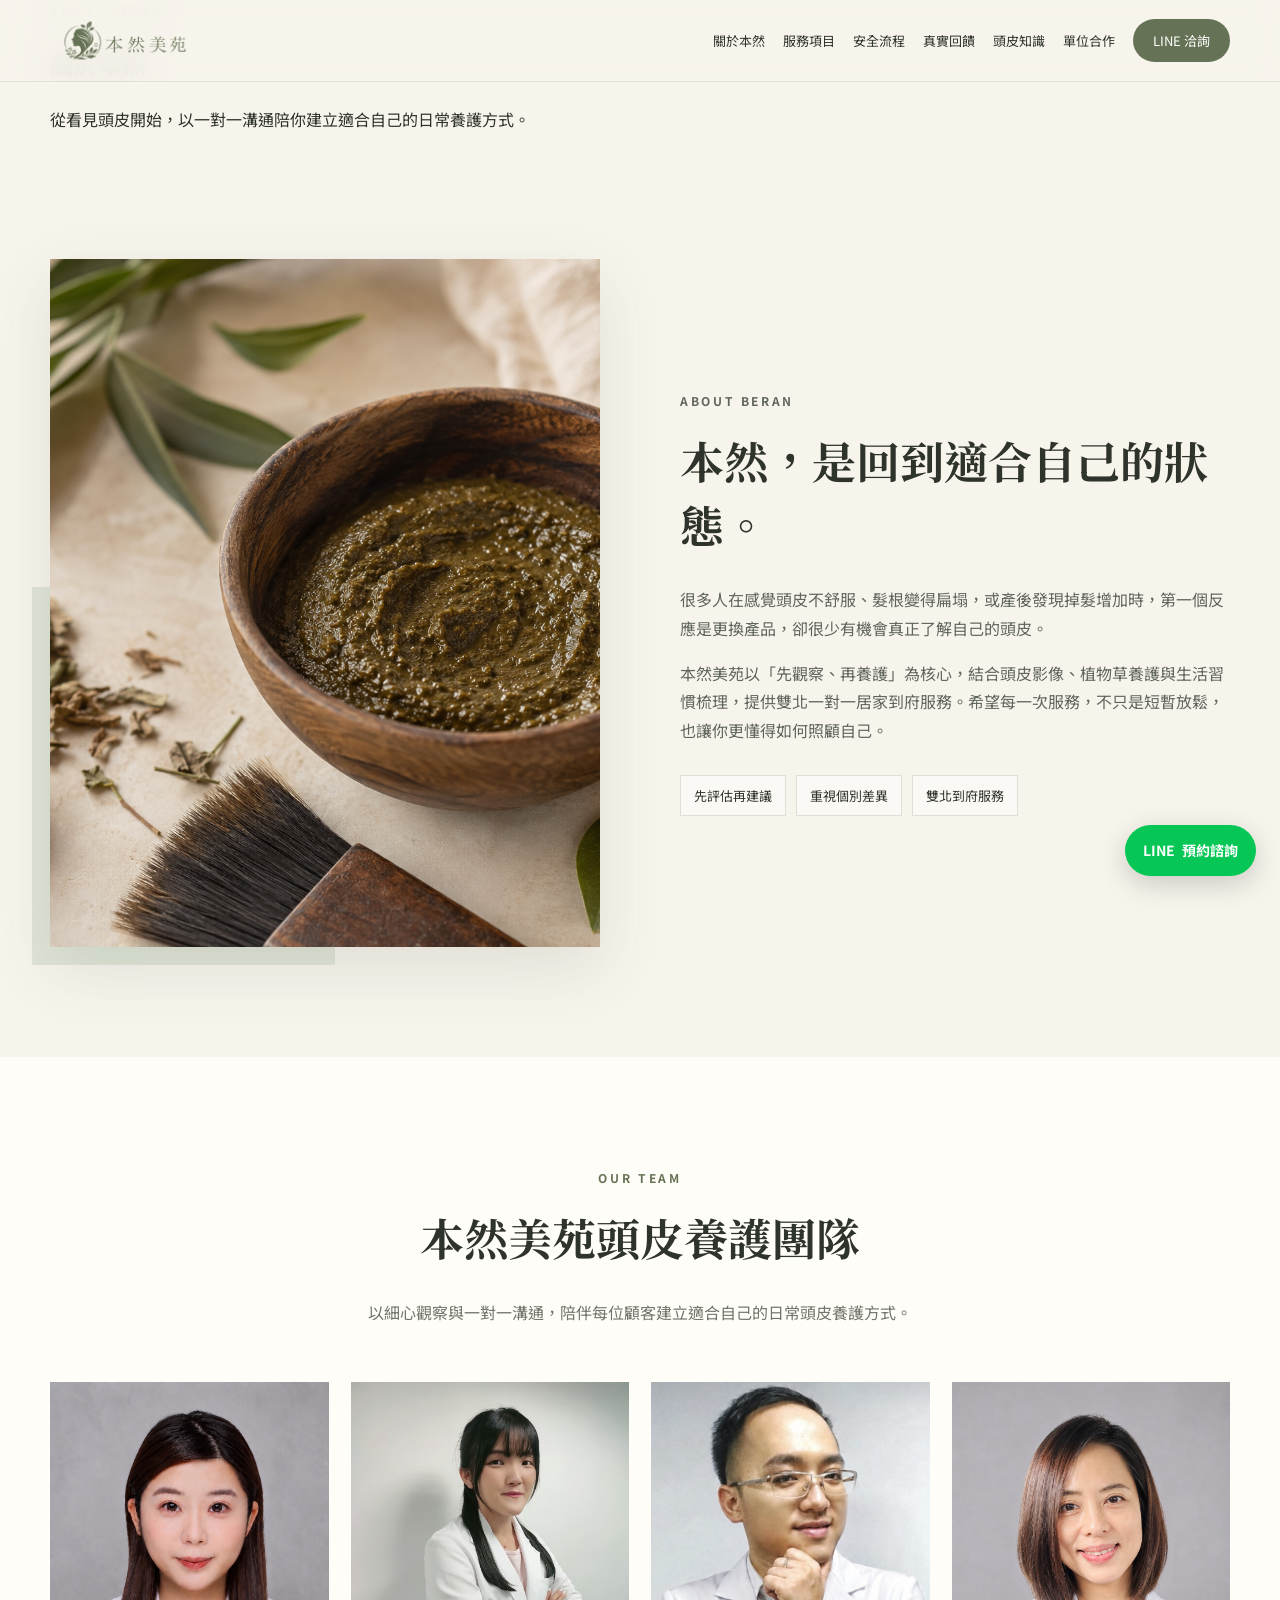
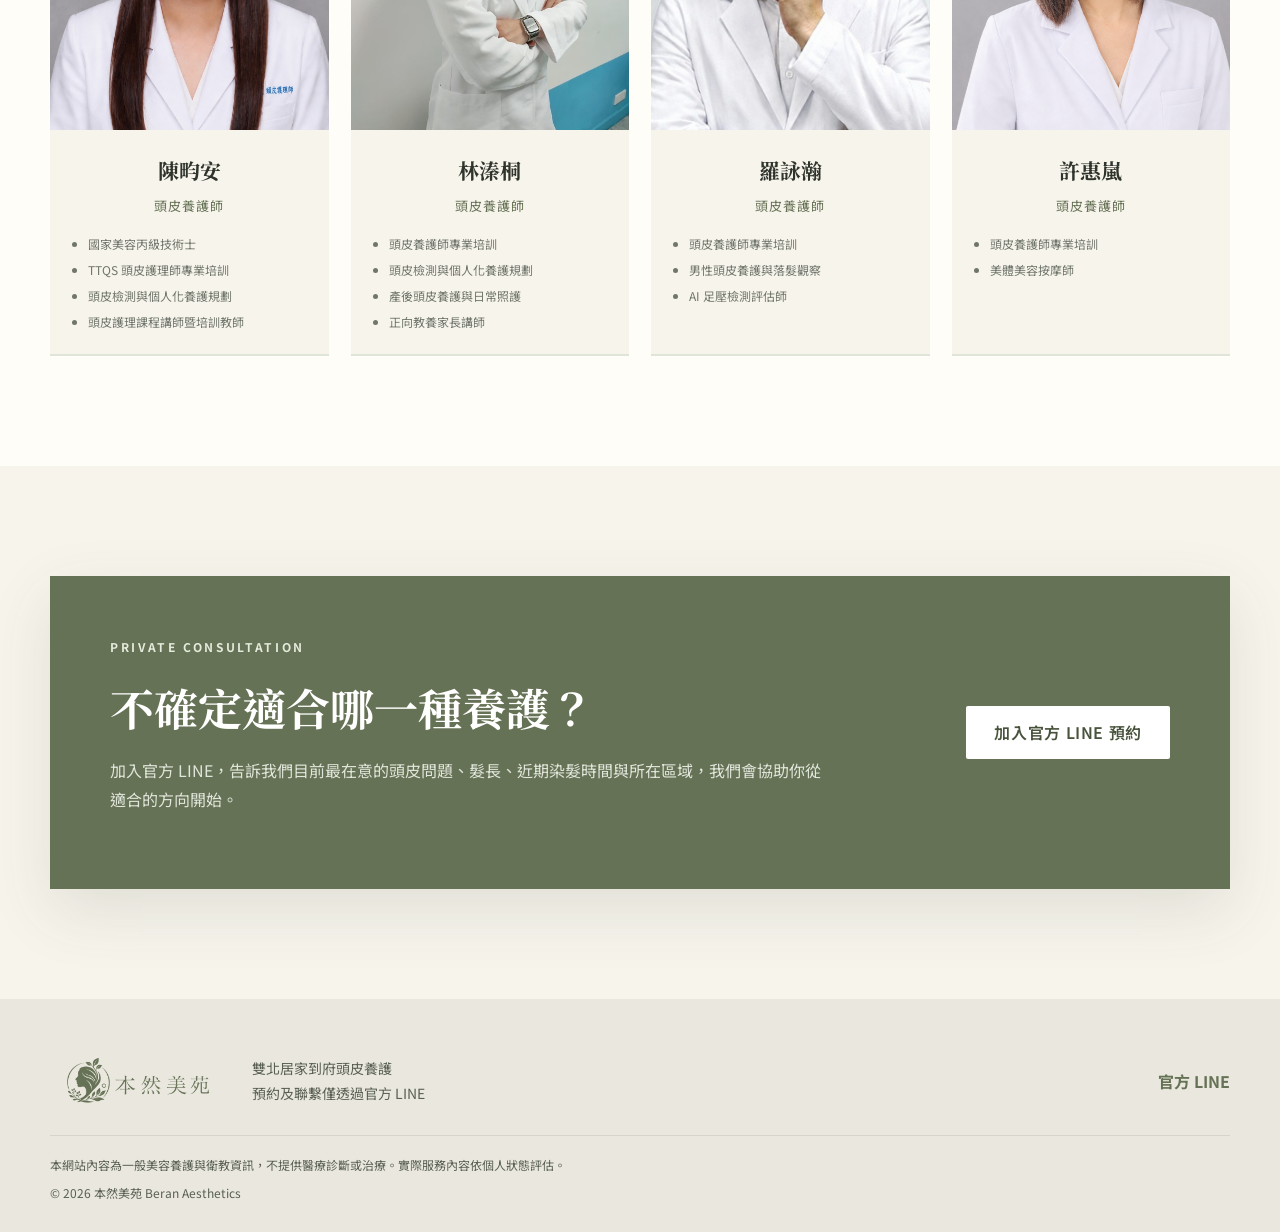
==== about.html @ 991df04c "建立關於本然分頁" ====
<!doctype html>
<html lang="zh-Hant">
<head>
  <meta charset="utf-8">
  <meta name="viewport" content="width=device-width, initial-scale=1">
  <meta name="description" content="認識本然美苑品牌理念與頭皮養護團隊。">
  <meta name="theme-color" content="#667255">
  <meta property="og:title" content="關於本然｜本然美苑">
  <meta property="og:description" content="認識本然美苑品牌理念與頭皮養護團隊。">
  <meta property="og:type" content="website">
  <meta property="og:image" content="assets/images/hero-scalp-care.png">
  <title>關於本然｜本然美苑</title>
  <link rel="preconnect" href="https://fonts.googleapis.com">
  <link rel="preconnect" href="https://fonts.gstatic.com" crossorigin>
  <link href="https://fonts.googleapis.com/css2?family=Noto+Sans+TC:wght@400;500;600;700&family=Noto+Serif+TC:wght@600;700&display=swap" rel="stylesheet">
  <link rel="stylesheet" href="style.css?v=5">
</head>
<body>
  <a class="skip-link" href="#main">跳至主要內容</a>
  <header class="site-header" id="top">
    <div class="container nav-wrap">
      <a class="brand" href="index.html" aria-label="本然美苑首頁"><img src="assets/images/logo.png" alt="本然美苑 Beran Aesthetics"></a>
      <button class="menu-toggle" type="button" aria-expanded="false" aria-controls="site-nav">選單</button>
      <nav id="site-nav" aria-label="主要導覽">
        <a href="about.html" aria-current="page">關於本然</a>
        <a href="services.html">服務項目</a>
        <a href="safety.html">安全流程</a>
        <a href="stories.html">真實回饋</a>
        <a href="knowledge.html">頭皮知識</a>
        <a href="partners.html">單位合作</a>
        <a class="nav-cta" href="https://lin.ee/O4V5L1I" target="_blank" rel="noopener">LINE 洽詢</a>
      </nav>
    </div>
  </header>
  <main id="main" class="page-main">
    <section class="page-hero">
      <div class="container reveal">
        <p class="eyebrow">ABOUT BERAN</p>
        <h1>關於本然</h1>
        <p>從看見頭皮開始，以一對一溝通陪你建立適合自己的日常養護方式。</p>
      </div>
    </section>
    <section class="about section" id="about">
      <div class="container split-grid">
        <div class="about-image reveal">
          <img src="assets/images/plant-care.png" alt="植物草養護素材與工具" loading="lazy">
        </div>
        <div class="about-copy reveal">
          <p class="eyebrow">ABOUT BERAN</p>
          <h2>本然，是回到適合自己的狀態。</h2>
          <p>很多人在感覺頭皮不舒服、髮根變得扁塌，或產後發現掉髮增加時，第一個反應是更換產品，卻很少有機會真正了解自己的頭皮。</p>
          <p>本然美苑以「先觀察、再養護」為核心，結合頭皮影像、植物草養護與生活習慣梳理，提供雙北一對一居家到府服務。希望每一次服務，不只是短暫放鬆，也讓你更懂得如何照顧自己。</p>
          <div class="feature-row">
            <span>先評估再建議</span><span>重視個別差異</span><span>雙北到府服務</span>
          </div>
        </div>
      </div>
    </section>
    <section class="team section" id="team">
      <div class="container">
        <div class="section-heading reveal">
          <p class="eyebrow">OUR TEAM</p>
          <h2>本然美苑頭皮養護團隊</h2>
          <p>以細心觀察與一對一溝通，陪伴每位顧客建立適合自己的日常頭皮養護方式。</p>
        </div>
        <div class="team-grid">
          <article class="team-card reveal">
            <img src="assets/images/5ec5c58a-4779-4f42-92cb-68b462a2c027.png" alt="頭皮養護師陳畇安" loading="lazy">
            <div>
              <h3>陳畇安</h3>
              <p>頭皮養護師</p>
              <ul class="team-credentials">
                <li>國家美容丙級技術士</li>
                <li>TTQS 頭皮護理師專業培訓</li>
                <li>頭皮檢測與個人化養護規劃</li>
                <li>頭皮護理課程講師暨培訓教師</li>
              </ul>
            </div>
          </article>
          <article class="team-card reveal">
            <img src="assets/images/1999b2cc-567b-4667-b94a-e91c36687461.png" alt="頭皮養護師林溱桐" loading="lazy">
            <div>
              <h3>林溱桐</h3>
              <p>頭皮養護師</p>
              <ul class="team-credentials">
                <li>頭皮養護師專業培訓</li>
                <li>頭皮檢測與個人化養護規劃</li>
                <li>產後頭皮養護與日常照護</li>
                <li>正向教養家長講師</li>
              </ul>
            </div>
          </article>
          <article class="team-card reveal">
            <img src="assets/images/69e645e6-798c-40bf-8d1d-fea973c0fe71.png" alt="頭皮養護師羅詠瀚" loading="lazy">
            <div>
              <h3>羅詠瀚</h3>
              <p>頭皮養護師</p>
              <ul class="team-credentials">
                <li>頭皮養護師專業培訓</li>
                <li>男性頭皮養護與落髮觀察</li>
                <li>AI 足壓檢測評估師</li>
              </ul>
            </div>
          </article>
          <article class="team-card reveal">
            <img src="assets/images/c112589c-f50e-4a2e-952f-f912d0f614c1.png" alt="頭皮養護師許惠嵐" loading="lazy">
            <div>
              <h3>許惠嵐</h3>
              <p>頭皮養護師</p>
              <ul class="team-credentials">
                <li>頭皮養護師專業培訓</li>
                <li>美體美容按摩師</li>
              </ul>
            </div>
          </article>
        </div>
      </div>
    </section>
    <section class="booking section">
      <div class="container booking-card reveal">
        <div>
          <p class="eyebrow light">PRIVATE CONSULTATION</p>
          <h2>不確定適合哪一種養護？</h2>
          <p>加入官方 LINE，告訴我們目前最在意的頭皮問題、髮長、近期染髮時間與所在區域，我們會協助你從適合的方向開始。</p>
        </div>
        <a class="button button-light" href="https://lin.ee/O4V5L1I" target="_blank" rel="noopener">加入官方 LINE 預約</a>
      </div>
    </section>
  </main>
  <footer class="site-footer">
    <div class="container footer-wrap">
      <a href="index.html"><img src="assets/images/logo.png" alt="本然美苑"></a>
      <div><p>雙北居家到府頭皮養護</p><p>預約及聯繫僅透過官方 LINE</p></div>
      <a href="https://lin.ee/O4V5L1I" target="_blank" rel="noopener">官方 LINE</a>
    </div>
    <div class="container disclaimer">本網站內容為一般美容養護與衛教資訊，不提供醫療診斷或治療。實際服務內容依個人狀態評估。</div>
    <div class="container copyright">© <span id="year"></span> 本然美苑 Beran Aesthetics</div>
  </footer>
  <a class="floating-line" href="https://lin.ee/O4V5L1I" target="_blank" rel="noopener" aria-label="加入本然美苑官方 LINE 預約"><span>LINE</span>預約諮詢</a>
  <script src="script.js?v=4"></script>
</body>
</html>
---- style.css ----
:root{--cream:#f7f4ec;--paper:#fffdf8;--sage:#667255;--sage-dark:#48533c;--sage-soft:#dfe5d7;--gold:#b7a36f;--ink:#2e332b;--muted:#70766b;--line:#dedfd6;--shadow:0 22px 60px rgba(60,70,52,.12);--serif:"Noto Serif TC",serif;--sans:"Noto Sans TC",sans-serif}
*{box-sizing:border-box}html{scroll-behavior:smooth;scroll-padding-top:84px}body{margin:0;background:var(--cream);color:var(--ink);font-family:var(--sans);line-height:1.8}img{display:block;max-width:100%}a{color:inherit;text-decoration:none}.container{width:min(1180px,calc(100% - 40px));margin:auto}.narrow{width:min(860px,100%)}.section{padding:110px 0}.skip-link{position:fixed;left:16px;top:-80px;z-index:100;background:#fff;padding:10px}.skip-link:focus{top:16px}.site-header{height:82px;position:fixed;top:0;left:0;width:100%;z-index:50;background:rgba(247,244,236,.92);backdrop-filter:blur(12px);border-bottom:1px solid rgba(102,114,85,.14)}.nav-wrap{height:100%;display:flex;align-items:center;justify-content:space-between}.brand img{width:190px;height:58px;object-fit:contain;object-position:left center}.site-header nav{display:flex;align-items:center;gap:18px;font-size:13px;white-space:nowrap}.site-header nav>a:not(.nav-cta):hover{color:var(--sage)}.nav-cta{background:var(--sage);color:#fff;padding:10px 20px;border-radius:999px}.menu-toggle{display:none;background:none;border:1px solid var(--sage);padding:8px 12px;color:var(--sage);border-radius:4px}.hero{min-height:760px;margin-top:82px;position:relative;display:flex;align-items:center;overflow:hidden}.hero-image,.hero-overlay{position:absolute;inset:0}.hero-image{background:url("assets/images/hero-scalp-care.png") center/cover no-repeat}.hero-overlay{background:linear-gradient(90deg,rgba(245,241,231,.98) 0%,rgba(245,241,231,.92) 38%,rgba(245,241,231,.2) 70%,rgba(245,241,231,.05) 100%)}.hero-content{position:relative;z-index:2}.hero-content>*{max-width:650px}.eyebrow{color:var(--sage);letter-spacing:.22em;font-size:12px;font-weight:700;margin:0 0 18px}.eyebrow.light{color:#e4eadc}.hero h1{font-family:var(--serif);font-size:clamp(42px,5vw,68px);line-height:1.35;margin:0 0 26px;letter-spacing:.02em}.hero-copy{font-size:18px;color:#596052;margin-bottom:34px}.hero-actions{display:flex;align-items:center;gap:28px}.button{display:inline-flex;align-items:center;justify-content:center;min-height:52px;padding:12px 28px;border-radius:2px;font-weight:600;letter-spacing:.04em;transition:.25s}.button:hover{transform:translateY(-2px)}.button-primary{background:var(--sage);color:#fff;box-shadow:0 12px 25px rgba(72,83,60,.18)}.button-outline{border:1px solid var(--sage);color:var(--sage);background:transparent}.button-light{background:#fff;color:var(--sage-dark)}.text-link{font-weight:600;color:var(--sage-dark);border-bottom:1px solid var(--sage)}.text-link.strong{display:inline-block;margin-top:8px}.signal-section{background:var(--paper);text-align:center}.signal-section h2,.section-heading h2,.about h2,.postpartum h2,.booking h2{font-family:var(--serif);font-size:clamp(30px,4vw,44px);line-height:1.45;margin:0 0 28px}.signal-grid{display:grid;grid-template-columns:repeat(3,1fr);gap:14px;margin:44px 0}.signal-grid div{background:var(--cream);padding:20px;text-align:left;border-left:2px solid var(--sage-soft)}.signal-grid span{font-family:var(--serif);color:var(--gold);margin-right:10px;font-size:14px}.section-note,.section-heading>p:last-child{color:var(--muted);max-width:760px;margin:0 auto}.split-grid{display:grid;grid-template-columns:1fr 1fr;gap:80px;align-items:center}.split-grid.reverse{grid-template-columns:1.03fr .97fr}.about-image,.home-image{position:relative}.about-image:after,.home-image:after{content:"";position:absolute;left:-18px;bottom:-18px;width:55%;height:55%;background:var(--sage-soft);z-index:-1}.about-image img,.home-image img{width:100%;aspect-ratio:4/5;object-fit:cover;box-shadow:var(--shadow)}.about-copy>p,.postpartum-copy>p{color:#60665d}.feature-row,.soft-list{display:flex;flex-wrap:wrap;gap:10px;margin-top:30px}.feature-row span,.soft-list span{border:1px solid var(--line);padding:8px 13px;font-size:13px;background:rgba(255,255,255,.45)}.services{background:var(--sage-soft)}.section-heading{text-align:center;max-width:800px;margin:0 auto 55px}.service-grid{display:grid;grid-template-columns:repeat(2,1fr);gap:22px}.service-card{background:var(--paper);padding:40px;position:relative;border-top:3px solid transparent;transition:.25s}.service-card:hover{transform:translateY(-4px);border-color:var(--sage);box-shadow:var(--shadow)}.service-no{font-family:var(--serif);color:var(--gold);font-size:14px}.service-card h3{font-family:var(--serif);font-size:24px;margin:14px 0}.service-card p,.service-card li{color:var(--muted)}.service-card ul{padding-left:20px;margin-bottom:0}.center{text-align:center;margin-top:38px}.postpartum{background:var(--paper)}.medical-note{font-size:13px;border-left:3px solid var(--gold);padding-left:14px;margin-top:28px}.process{background:var(--cream)}.process-grid{display:grid;grid-template-columns:repeat(4,1fr);gap:28px}.process-grid article{border-top:1px solid var(--sage);padding-top:24px}.process-grid b{font-family:var(--serif);font-size:30px;color:var(--gold)}.process-grid h3{font-family:var(--serif);margin:14px 0 8px}.process-grid p{color:var(--muted);font-size:14px}.experience{background:var(--sage-dark);color:#fff}.experience .eyebrow{color:#dbe2d1}.experience .section-heading h2{color:#fff}.quote-grid{display:grid;grid-template-columns:repeat(3,1fr);gap:18px}.quote-grid blockquote{margin:0;padding:30px;border:1px solid rgba(255,255,255,.22);text-align:center}.quote-grid blockquote p{font-family:var(--serif);font-size:28px;margin:0 0 12px}.quote-grid footer{font-size:14px;color:#d9ddD5}.faq{background:var(--paper)}.accordion details{border-top:1px solid var(--line);padding:0}.accordion details:last-child{border-bottom:1px solid var(--line)}.accordion summary{cursor:pointer;list-style:none;padding:22px 38px 22px 4px;font-family:var(--serif);font-size:18px;position:relative}.accordion summary::-webkit-details-marker{display:none}.accordion summary:after{content:"＋";position:absolute;right:5px;color:var(--sage)}.accordion details[open] summary:after{content:"－"}.accordion details p{color:var(--muted);margin:0;padding:0 40px 24px 4px}.booking{background:var(--cream)}.booking-card{background:var(--sage);color:#fff;padding:60px;display:flex;align-items:center;justify-content:space-between;gap:60px;box-shadow:var(--shadow)}.booking-card>div{max-width:720px}.booking h2{margin-bottom:14px}.booking p{color:#e1e6dc}.site-footer{background:#e9e7de;padding:48px 0 28px;color:#596052}.footer-wrap{display:grid;grid-template-columns:170px 1fr auto;gap:32px;align-items:center}.footer-wrap img{width:190px;height:auto;object-fit:contain}.footer-wrap p{margin:0;font-size:14px}.footer-wrap a{color:var(--sage);font-weight:700}.disclaimer,.copyright{font-size:12px;border-top:1px solid #d5d5cb;padding-top:18px;margin-top:20px}.copyright{border:0;margin-top:0;padding-top:6px}.floating-line{position:fixed;z-index:45;right:24px;bottom:24px;background:#06c755;color:#fff;padding:13px 18px;border-radius:999px;box-shadow:0 8px 28px rgba(0,0,0,.18);font-size:14px;font-weight:700}.floating-line span{margin-right:7px}.reveal{opacity:1;transform:none}
@media(max-width:850px){.section{padding:80px 0}.menu-toggle{display:block}.site-header nav{display:none;position:absolute;left:0;top:82px;width:100%;background:var(--paper);padding:24px 20px;flex-direction:column;align-items:stretch;gap:12px;border-bottom:1px solid var(--line)}.site-header nav.open{display:flex}.site-header nav a{padding:8px}.nav-cta{text-align:center}.hero{min-height:700px}.hero-image{background-position:62% center}.hero-overlay{background:linear-gradient(90deg,rgba(245,241,231,.96),rgba(245,241,231,.78))}.hero-content>*{max-width:590px}.signal-grid{grid-template-columns:repeat(2,1fr)}.split-grid,.split-grid.reverse{grid-template-columns:1fr;gap:55px}.about-image img,.home-image img{aspect-ratio:16/10}.service-grid{grid-template-columns:1fr}.process-grid{grid-template-columns:repeat(2,1fr)}.quote-grid{grid-template-columns:1fr}.booking-card{padding:42px;display:block}.booking-card .button{margin-top:20px}.footer-wrap{grid-template-columns:130px 1fr}.footer-wrap>a{grid-column:1/-1}.footer-wrap img{width:170px;height:auto}}
@media(max-width:560px){.container{width:min(100% - 28px,1180px)}.section{padding:66px 0}.brand img{width:165px;height:54px}.hero{margin-top:82px;min-height:640px}.hero h1{font-size:38px}.hero-copy{font-size:16px}.hero-actions{align-items:flex-start;flex-direction:column;gap:18px}.signal-grid{grid-template-columns:1fr}.signal-grid div{padding:15px}.service-card{padding:28px 24px}.process-grid{grid-template-columns:1fr;gap:14px}.booking-card{padding:34px 24px}.floating-line{right:14px;bottom:14px}.about-image img,.home-image img{aspect-ratio:4/3}.footer-wrap{display:block}.footer-wrap img{margin-bottom:16px}.footer-wrap>a{display:inline-block;margin-top:16px}}
@media(prefers-reduced-motion:reduce){html{scroll-behavior:auto}.reveal{opacity:1;transform:none;transition:none}.button:hover,.service-card:hover{transform:none}}

/* Customer stories */
.experience .section-heading>p:last-child{color:#d9ddd4}
.story-grid{display:grid;grid-template-columns:repeat(3,1fr);gap:20px}
.story-card{background:rgba(255,255,255,.08);border:1px solid rgba(255,255,255,.2);padding:34px 30px}
.story-tag{display:inline-block;color:#edf1e8;border:1px solid rgba(255,255,255,.32);padding:5px 10px;font-size:12px;letter-spacing:.08em}
.story-card h3{font-family:var(--serif);font-size:22px;margin:18px 0;color:#fff}
.story-card p{font-size:14px;color:#d9ddd4}
.story-card .story-concern{color:#fff}
.story-divider{width:44px;height:1px;background:var(--gold);margin:24px 0}
.story-card blockquote{margin:12px 0 0;padding:0;border:0;color:#fff;font-family:var(--serif);font-size:16px;line-height:1.9}
.story-disclaimer{max-width:940px;margin:30px auto 0;text-align:center;color:#cfd5ca;font-size:12px;line-height:1.8}
@media(max-width:900px){.story-grid{grid-template-columns:1fr}}

.safety-note{max-width:900px;margin:44px auto 0;padding:24px 28px;background:var(--paper);border-left:3px solid var(--gold)}.safety-note strong{font-family:var(--serif);color:var(--sage-dark)}.safety-note p{margin:6px 0 0;color:var(--muted);font-size:14px}
.knowledge{background:var(--paper)}.article-grid{display:grid;grid-template-columns:repeat(3,1fr);gap:22px;align-items:stretch}.article-card{display:flex;flex-direction:column;background:var(--cream);border-top:3px solid var(--sage);padding:34px 30px}.article-meta{color:var(--gold);font-size:12px;font-weight:700;letter-spacing:.08em}.article-card h3{font-family:var(--serif);font-size:23px;line-height:1.55;margin:14px 0}.article-card p,.article-card li{color:var(--muted);font-size:14px}.article-card ul{padding-left:20px;margin:4px 0 24px}.source-link{margin-top:auto;color:var(--sage-dark);font-size:12px;font-weight:700;border-top:1px solid var(--line);padding-top:16px}.knowledge-disclaimer{max-width:900px;margin:30px auto 0;text-align:center;color:var(--muted);font-size:12px}
.partners{background:var(--cream)}.partner-card{background:var(--sage-dark);color:#fff;padding:60px;display:flex;align-items:center;justify-content:space-between;gap:60px;box-shadow:var(--shadow)}.partner-card>div{max-width:760px}.partner-card h2{font-family:var(--serif);font-size:clamp(30px,4vw,44px);line-height:1.45;margin:0 0 16px}.partner-card p{color:#e1e6dc}.partner-tags{display:flex;flex-wrap:wrap;gap:10px;margin-top:24px}.partner-tags span{border:1px solid rgba(255,255,255,.28);padding:7px 12px;font-size:13px}
@media(max-width:1050px){.brand img{width:165px}.site-header nav{gap:12px;font-size:12px}}@media(max-width:900px){.article-grid{grid-template-columns:1fr}.partner-card{display:block;padding:42px}.partner-card .button{margin-top:24px}}@media(max-width:560px){.article-card{padding:28px 24px}.partner-card{padding:34px 24px}}

/* Scalp care team */
.team{background:var(--paper)}
.team-grid{display:grid;grid-template-columns:repeat(4,1fr);gap:22px}
.team-card{background:var(--cream);border-bottom:2px solid var(--sage-soft)}
.team-card img{width:100%;aspect-ratio:4/5;object-fit:cover;object-position:center top}
.team-card div{padding:22px 18px;text-align:left}
.team-card h3{font-family:var(--serif);font-size:21px;margin:0 0 4px;text-align:center}
.team-card p{margin:0;color:var(--sage);font-size:13px;letter-spacing:.08em;text-align:center}
.team-credentials{margin:16px 0 0;padding-left:20px;color:var(--muted);font-size:12px;line-height:1.75}
.team-credentials li+li{margin-top:5px}
@media(max-width:900px){.team-grid{grid-template-columns:repeat(2,1fr)}}
@media(max-width:560px){.team-grid{gap:14px}.team-card div{padding:17px 10px}.team-card h3{font-size:18px}}
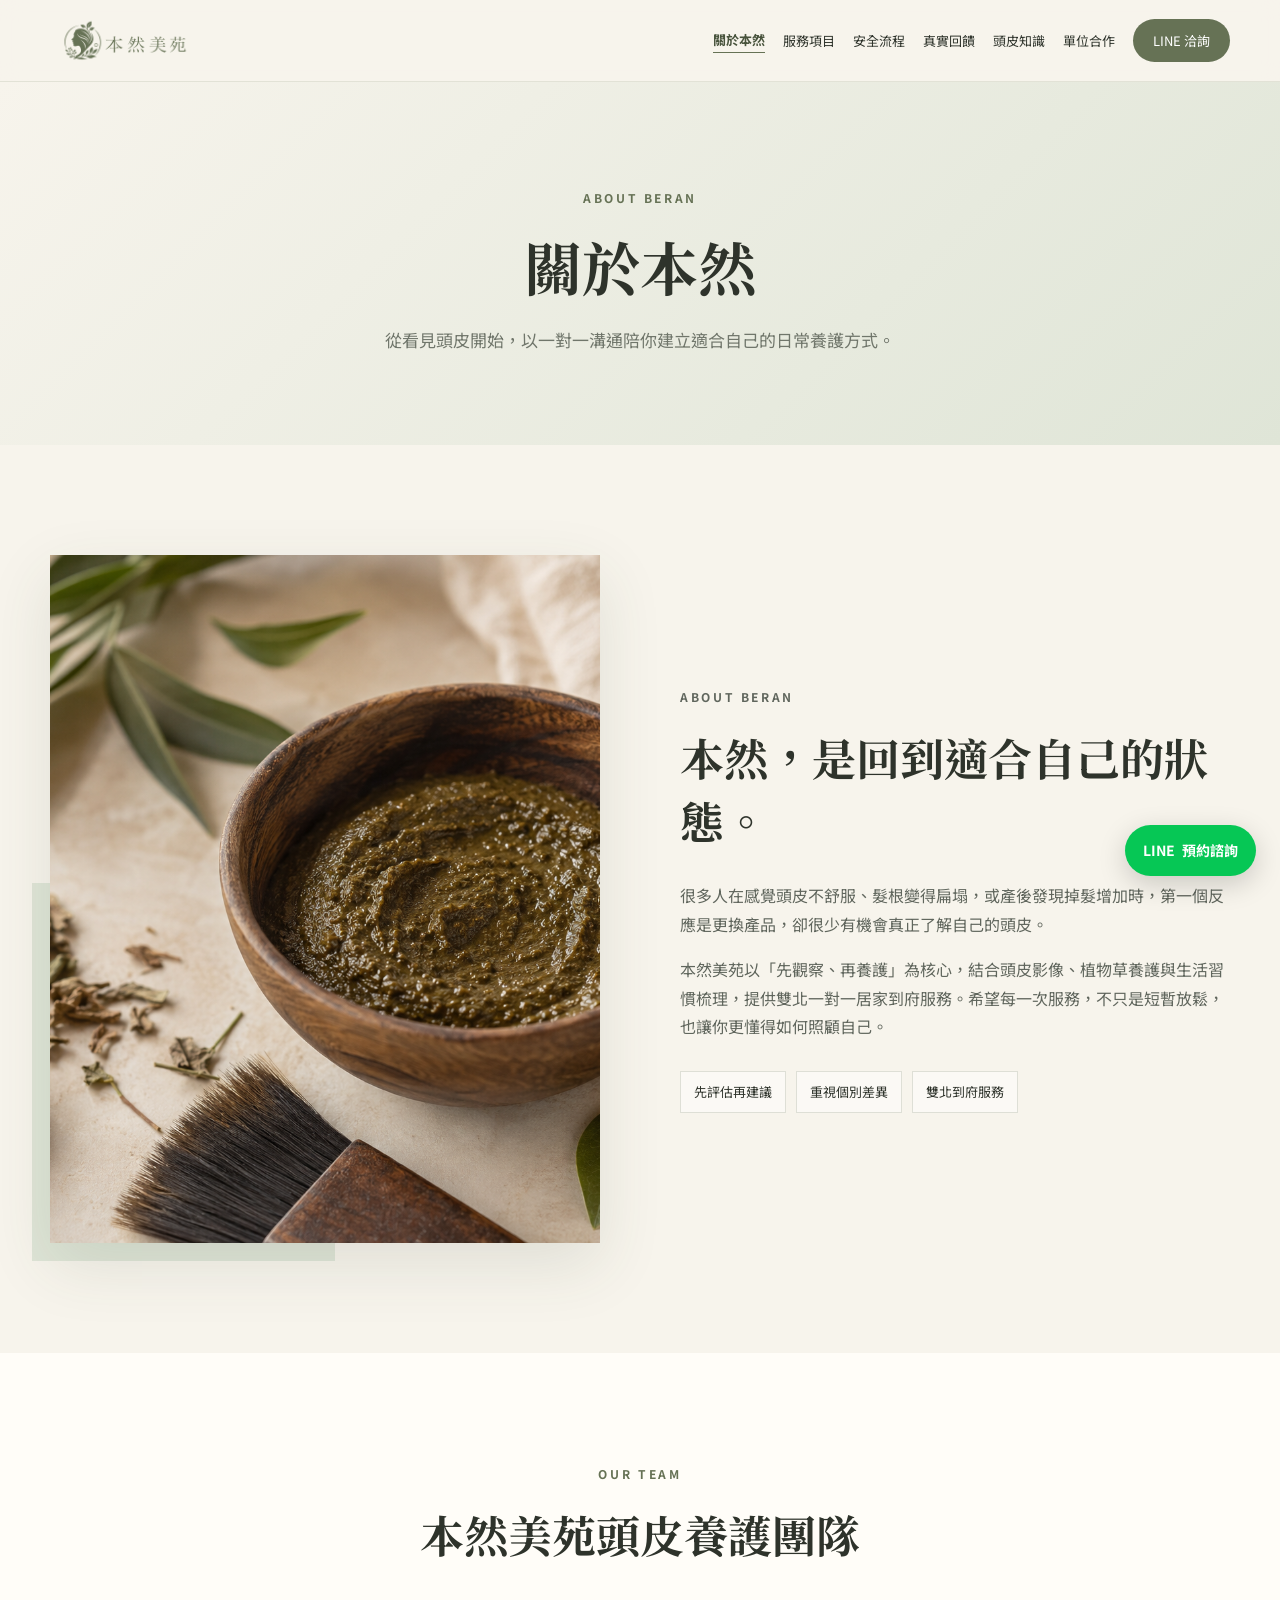
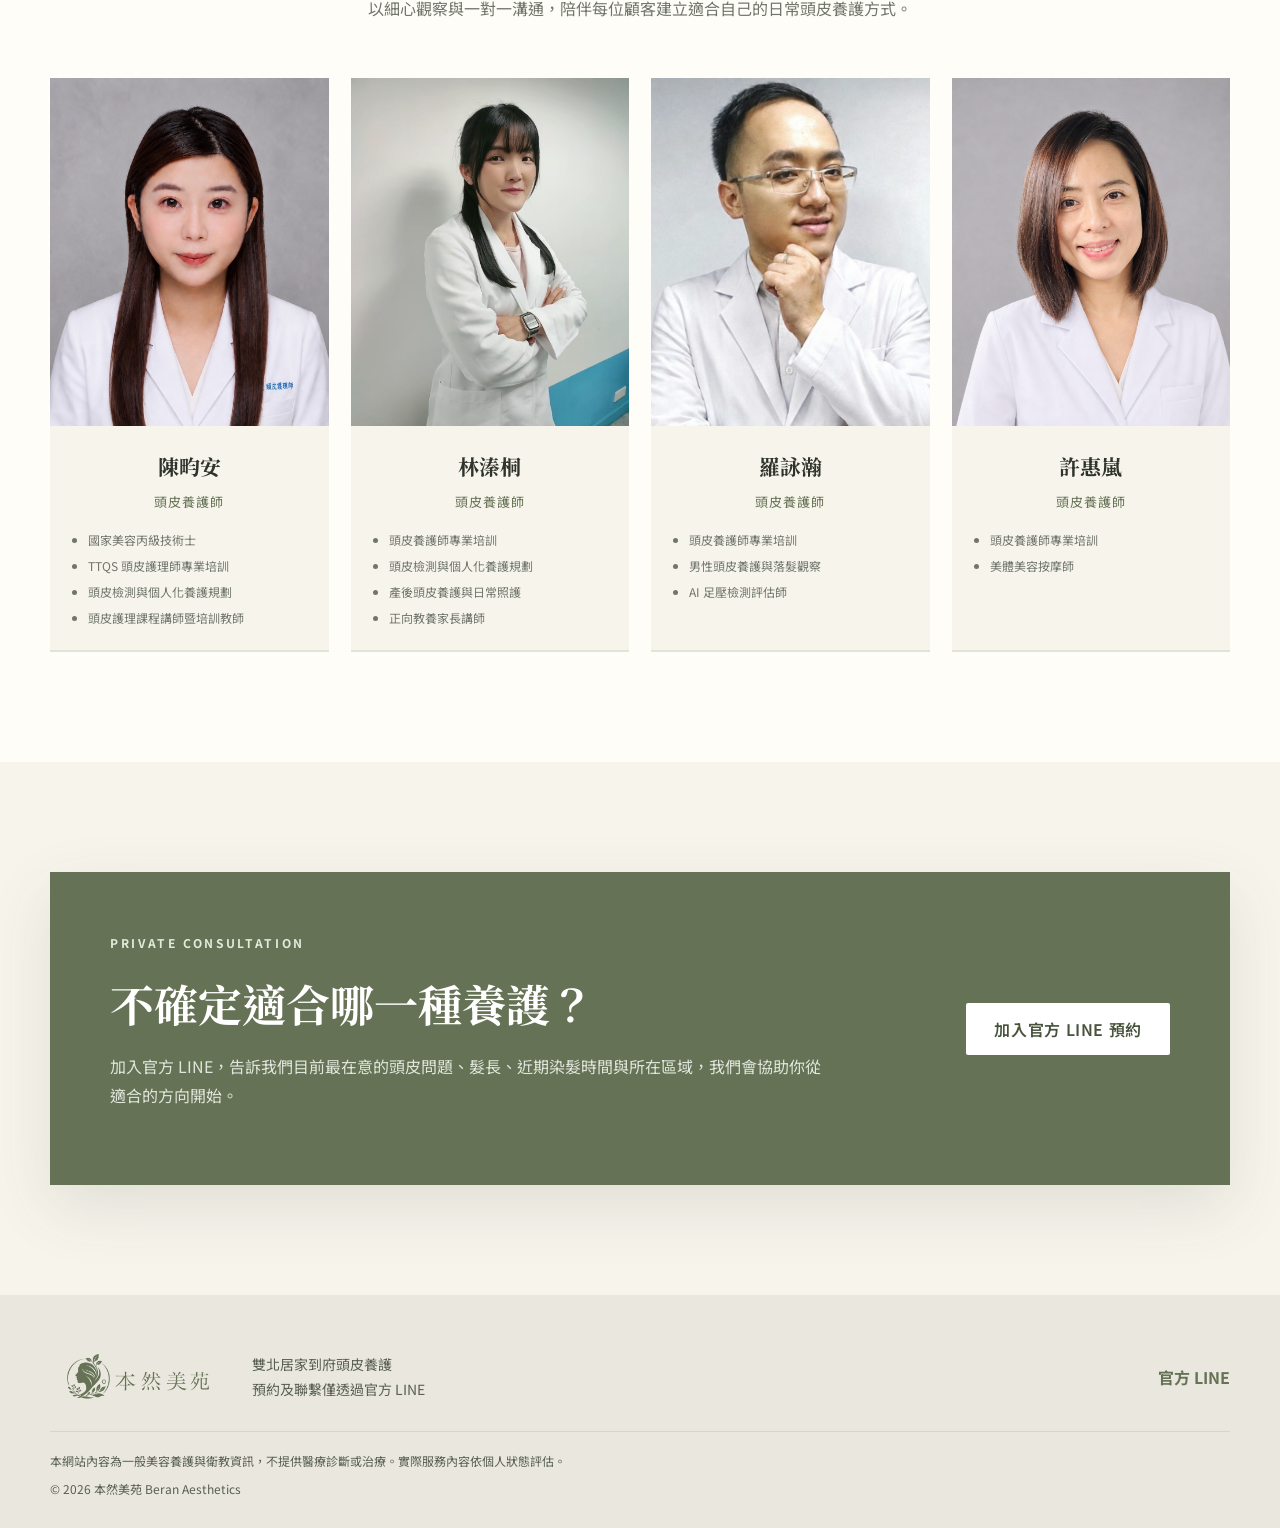
==== commit ea747092: "Add files via upload" ====
--- a/about.html
+++ b/about.html
@@ -3,17 +3,21 @@
 <head>
   <meta charset="utf-8">
   <meta name="viewport" content="width=device-width, initial-scale=1">
-  <meta name="description" content="認識本然美苑品牌理念與頭皮養護團隊。">
+  <meta name="description" content="認識本然美苑品牌理念與頭皮養護團隊，以頭皮影像觀察、生活習慣梳理及一對一溝通提供雙北到府服務。">
   <meta name="theme-color" content="#667255">
-  <meta property="og:title" content="關於本然｜本然美苑">
-  <meta property="og:description" content="認識本然美苑品牌理念與頭皮養護團隊。">
+  <meta property="og:title" content="關於本然美苑｜雙北到府頭皮養護團隊">
+  <meta property="og:description" content="認識本然美苑品牌理念與頭皮養護團隊，以頭皮影像觀察、生活習慣梳理及一對一溝通提供雙北到府服務。">
   <meta property="og:type" content="website">
-  <meta property="og:image" content="assets/images/hero-scalp-care.png">
-  <title>關於本然｜本然美苑</title>
+  <meta property="og:image" content="https://mindy4400.github.io/benran-beauty/assets/images/hero-scalp-care.png">
+  <meta property="og:url" content="https://mindy4400.github.io/benran-beauty/about.html">
+  <meta property="og:locale" content="zh_TW">
+  <meta name="robots" content="index, follow">
+  <title>關於本然美苑｜雙北到府頭皮養護團隊</title>
+  <link rel="canonical" href="https://mindy4400.github.io/benran-beauty/about.html">
   <link rel="preconnect" href="https://fonts.googleapis.com">
   <link rel="preconnect" href="https://fonts.gstatic.com" crossorigin>
   <link href="https://fonts.googleapis.com/css2?family=Noto+Sans+TC:wght@400;500;600;700&family=Noto+Serif+TC:wght@600;700&display=swap" rel="stylesheet">
-  <link rel="stylesheet" href="style.css?v=5">
+  <link rel="stylesheet" href="style.css?v=6">
 </head>
 <body>
   <a class="skip-link" href="#main">跳至主要內容</a>
--- a/style.css
+++ b/style.css
@@ -34,3 +34,23 @@
 .team-credentials li+li{margin-top:5px}
 @media(max-width:900px){.team-grid{grid-template-columns:repeat(2,1fr)}}
 @media(max-width:560px){.team-grid{gap:14px}.team-card div{padding:17px 10px}.team-card h3{font-size:18px}}
+
+
+/* Multi-page website */
+.site-header nav a[aria-current="page"]{color:var(--sage-dark);font-weight:700;border-bottom:1px solid var(--sage)}
+.page-main{padding-top:82px}
+.page-hero{padding:105px 0 90px;background:linear-gradient(135deg,var(--cream),var(--sage-soft));text-align:center}
+.page-hero .container{max-width:850px}
+.page-hero h1{font-family:var(--serif);font-size:clamp(38px,5vw,58px);line-height:1.35;margin:0 0 20px}
+.page-hero p:last-child{max-width:720px;margin:0 auto;color:var(--muted);font-size:17px}
+.home-directory{background:var(--cream)}
+.home-link-grid{display:grid;grid-template-columns:repeat(3,1fr);gap:22px}
+.home-link-card{display:block;background:var(--paper);padding:34px 30px;border-top:3px solid var(--sage);transition:.25s}
+.home-link-card:hover{transform:translateY(-4px);box-shadow:var(--shadow)}
+.home-link-card span{font-family:var(--serif);color:var(--gold);font-size:13px}
+.home-link-card h3{font-family:var(--serif);font-size:23px;margin:12px 0 8px}
+.home-link-card p{color:var(--muted);font-size:14px;margin:0}
+@media(max-width:900px){.home-link-grid{grid-template-columns:repeat(2,1fr)}}
+@media(max-width:560px){.page-hero{padding:76px 0 62px}.page-hero p:last-child{font-size:15px}.home-link-grid{grid-template-columns:1fr}.home-link-card{padding:28px 24px}}
+
+.article-sources{margin-top:auto;border-top:1px solid var(--line);padding-top:16px;display:grid;gap:8px}.article-sources .source-link{margin-top:0;border-top:0;padding-top:0}
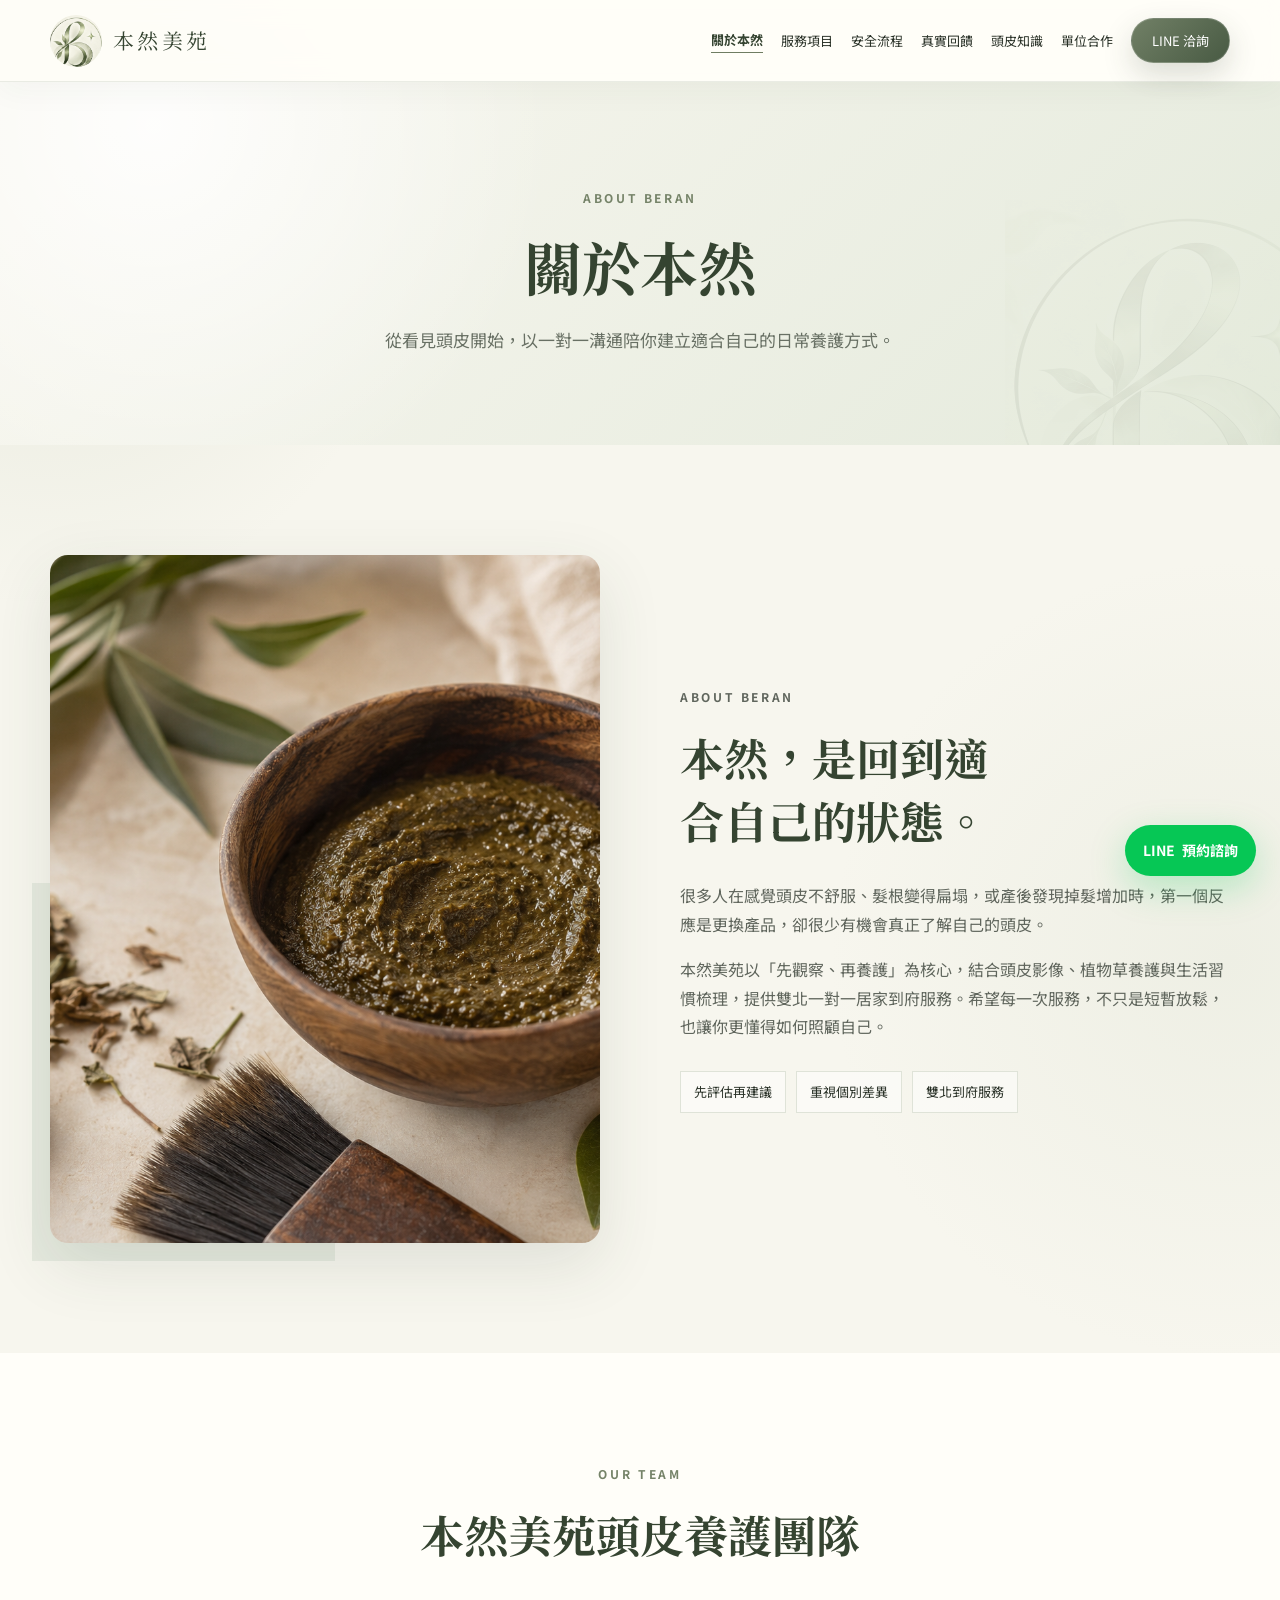
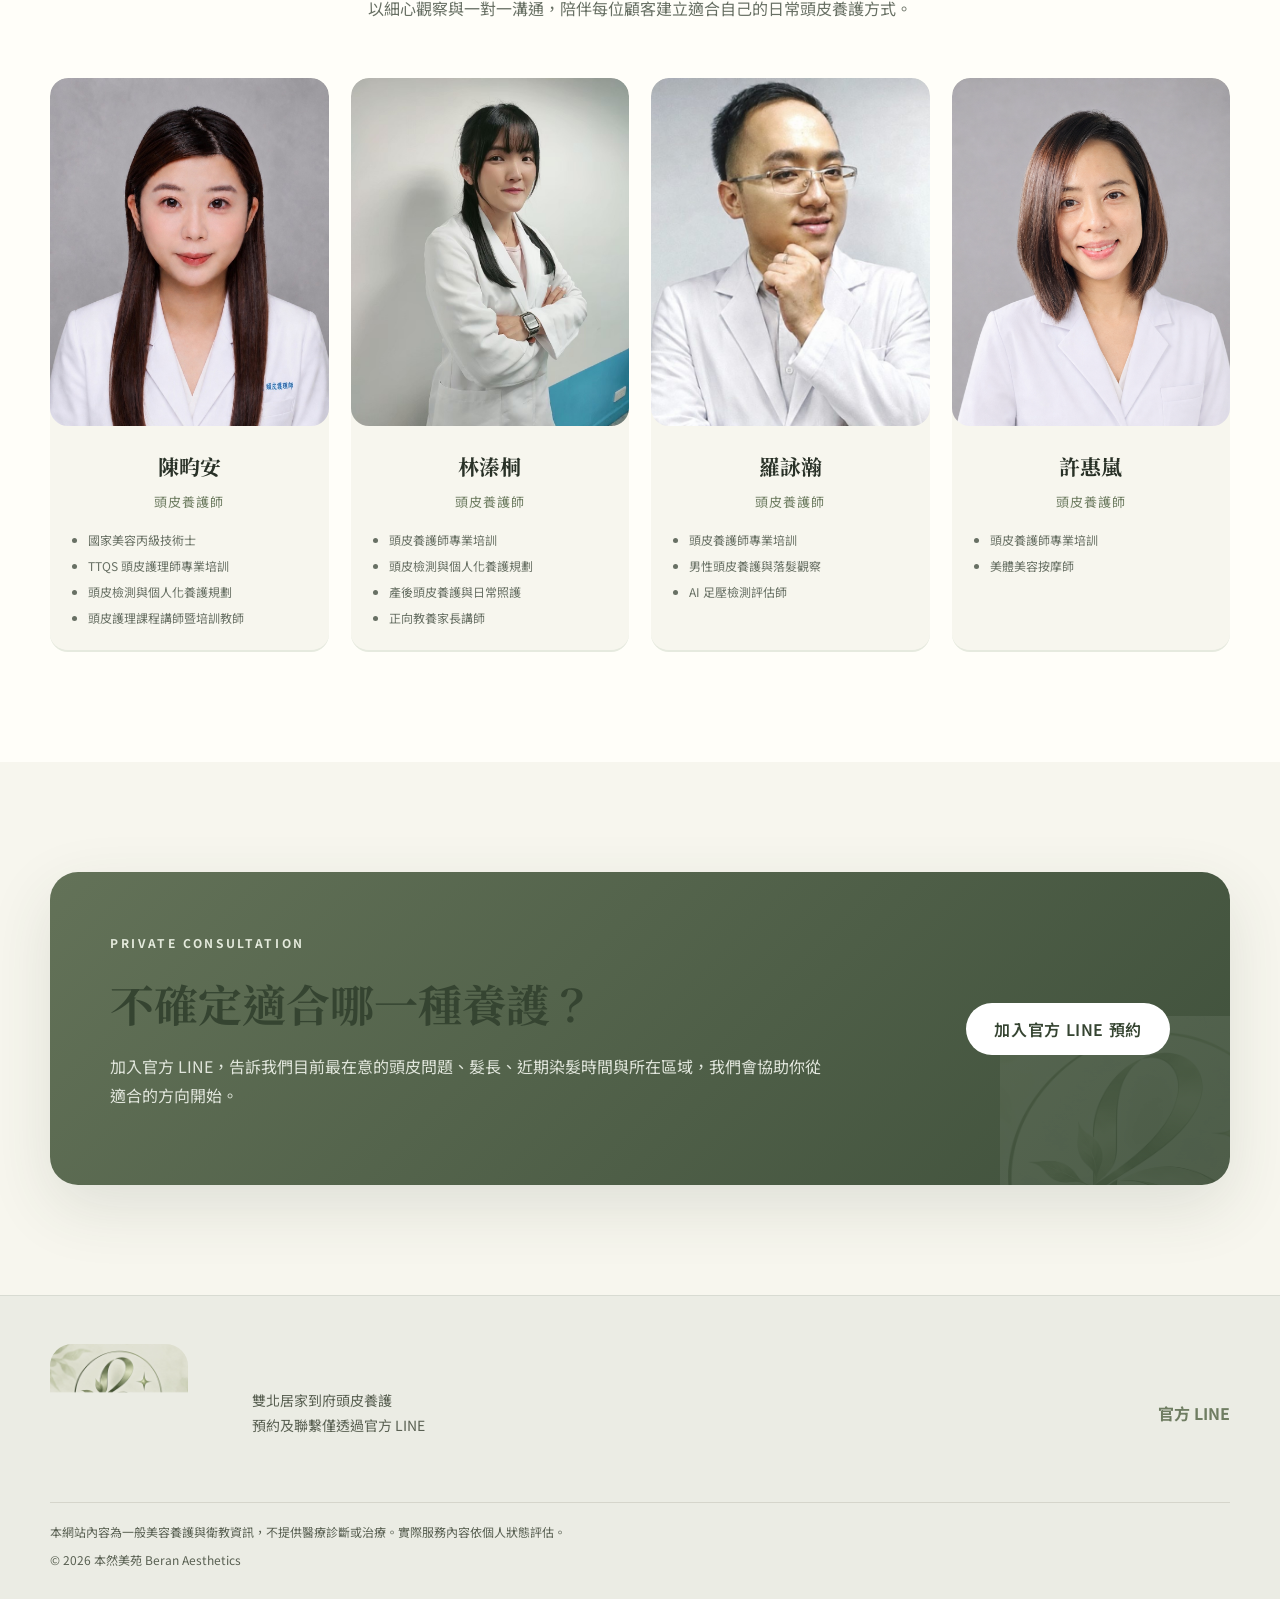
==== commit e89b2a49: "整合本然美苑新品牌 Logo 與全站視覺風格" ====
--- a/about.html
+++ b/about.html
@@ -4,7 +4,7 @@
   <meta charset="utf-8">
   <meta name="viewport" content="width=device-width, initial-scale=1">
   <meta name="description" content="認識本然美苑品牌理念與頭皮養護團隊，以頭皮影像觀察、生活習慣梳理及一對一溝通提供雙北到府服務。">
-  <meta name="theme-color" content="#667255">
+  <meta name="theme-color" content="#354431">
   <meta property="og:title" content="關於本然美苑｜雙北到府頭皮養護團隊">
   <meta property="og:description" content="認識本然美苑品牌理念與頭皮養護團隊，以頭皮影像觀察、生活習慣梳理及一對一溝通提供雙北到府服務。">
   <meta property="og:type" content="website">
@@ -17,7 +17,7 @@
   <link rel="preconnect" href="https://fonts.googleapis.com">
   <link rel="preconnect" href="https://fonts.gstatic.com" crossorigin>
   <link href="https://fonts.googleapis.com/css2?family=Noto+Sans+TC:wght@400;500;600;700&family=Noto+Serif+TC:wght@600;700&display=swap" rel="stylesheet">
-  <link rel="stylesheet" href="style.css?v=6">
+  <link rel="stylesheet" href="style.css?v=8">
 </head>
 <body>
   <a class="skip-link" href="#main">跳至主要內容</a>
--- a/style.css
+++ b/style.css
@@ -1,7 +1,8 @@
 :root{--cream:#f7f4ec;--paper:#fffdf8;--sage:#667255;--sage-dark:#48533c;--sage-soft:#dfe5d7;--gold:#b7a36f;--ink:#2e332b;--muted:#70766b;--line:#dedfd6;--shadow:0 22px 60px rgba(60,70,52,.12);--serif:"Noto Serif TC",serif;--sans:"Noto Sans TC",sans-serif}
+p,li{overflow-wrap:break-word;text-wrap:pretty}h1,h2,h3{overflow-wrap:break-word;text-wrap:balance}.hero-title span{display:block;white-space:nowrap}.signal-section .section-note{max-width:960px}
 *{box-sizing:border-box}html{scroll-behavior:smooth;scroll-padding-top:84px}body{margin:0;background:var(--cream);color:var(--ink);font-family:var(--sans);line-height:1.8}img{display:block;max-width:100%}a{color:inherit;text-decoration:none}.container{width:min(1180px,calc(100% - 40px));margin:auto}.narrow{width:min(860px,100%)}.section{padding:110px 0}.skip-link{position:fixed;left:16px;top:-80px;z-index:100;background:#fff;padding:10px}.skip-link:focus{top:16px}.site-header{height:82px;position:fixed;top:0;left:0;width:100%;z-index:50;background:rgba(247,244,236,.92);backdrop-filter:blur(12px);border-bottom:1px solid rgba(102,114,85,.14)}.nav-wrap{height:100%;display:flex;align-items:center;justify-content:space-between}.brand img{width:190px;height:58px;object-fit:contain;object-position:left center}.site-header nav{display:flex;align-items:center;gap:18px;font-size:13px;white-space:nowrap}.site-header nav>a:not(.nav-cta):hover{color:var(--sage)}.nav-cta{background:var(--sage);color:#fff;padding:10px 20px;border-radius:999px}.menu-toggle{display:none;background:none;border:1px solid var(--sage);padding:8px 12px;color:var(--sage);border-radius:4px}.hero{min-height:760px;margin-top:82px;position:relative;display:flex;align-items:center;overflow:hidden}.hero-image,.hero-overlay{position:absolute;inset:0}.hero-image{background:url("assets/images/hero-scalp-care.png") center/cover no-repeat}.hero-overlay{background:linear-gradient(90deg,rgba(245,241,231,.98) 0%,rgba(245,241,231,.92) 38%,rgba(245,241,231,.2) 70%,rgba(245,241,231,.05) 100%)}.hero-content{position:relative;z-index:2}.hero-content>*{max-width:650px}.eyebrow{color:var(--sage);letter-spacing:.22em;font-size:12px;font-weight:700;margin:0 0 18px}.eyebrow.light{color:#e4eadc}.hero h1{font-family:var(--serif);font-size:clamp(42px,5vw,68px);line-height:1.35;margin:0 0 26px;letter-spacing:.02em}.hero-copy{font-size:18px;color:#596052;margin-bottom:34px}.hero-actions{display:flex;align-items:center;gap:28px}.button{display:inline-flex;align-items:center;justify-content:center;min-height:52px;padding:12px 28px;border-radius:2px;font-weight:600;letter-spacing:.04em;transition:.25s}.button:hover{transform:translateY(-2px)}.button-primary{background:var(--sage);color:#fff;box-shadow:0 12px 25px rgba(72,83,60,.18)}.button-outline{border:1px solid var(--sage);color:var(--sage);background:transparent}.button-light{background:#fff;color:var(--sage-dark)}.text-link{font-weight:600;color:var(--sage-dark);border-bottom:1px solid var(--sage)}.text-link.strong{display:inline-block;margin-top:8px}.signal-section{background:var(--paper);text-align:center}.signal-section h2,.section-heading h2,.about h2,.postpartum h2,.booking h2{font-family:var(--serif);font-size:clamp(30px,4vw,44px);line-height:1.45;margin:0 0 28px}.signal-grid{display:grid;grid-template-columns:repeat(3,1fr);gap:14px;margin:44px 0}.signal-grid div{background:var(--cream);padding:20px;text-align:left;border-left:2px solid var(--sage-soft)}.signal-grid span{font-family:var(--serif);color:var(--gold);margin-right:10px;font-size:14px}.section-note,.section-heading>p:last-child{color:var(--muted);max-width:760px;margin:0 auto}.split-grid{display:grid;grid-template-columns:1fr 1fr;gap:80px;align-items:center}.split-grid.reverse{grid-template-columns:1.03fr .97fr}.about-image,.home-image{position:relative}.about-image:after,.home-image:after{content:"";position:absolute;left:-18px;bottom:-18px;width:55%;height:55%;background:var(--sage-soft);z-index:-1}.about-image img,.home-image img{width:100%;aspect-ratio:4/5;object-fit:cover;box-shadow:var(--shadow)}.about-copy>p,.postpartum-copy>p{color:#60665d}.feature-row,.soft-list{display:flex;flex-wrap:wrap;gap:10px;margin-top:30px}.feature-row span,.soft-list span{border:1px solid var(--line);padding:8px 13px;font-size:13px;background:rgba(255,255,255,.45)}.services{background:var(--sage-soft)}.section-heading{text-align:center;max-width:800px;margin:0 auto 55px}.service-grid{display:grid;grid-template-columns:repeat(2,1fr);gap:22px}.service-card{background:var(--paper);padding:40px;position:relative;border-top:3px solid transparent;transition:.25s}.service-card:hover{transform:translateY(-4px);border-color:var(--sage);box-shadow:var(--shadow)}.service-no{font-family:var(--serif);color:var(--gold);font-size:14px}.service-card h3{font-family:var(--serif);font-size:24px;margin:14px 0}.service-card p,.service-card li{color:var(--muted)}.service-card ul{padding-left:20px;margin-bottom:0}.center{text-align:center;margin-top:38px}.postpartum{background:var(--paper)}.medical-note{font-size:13px;border-left:3px solid var(--gold);padding-left:14px;margin-top:28px}.process{background:var(--cream)}.process-grid{display:grid;grid-template-columns:repeat(4,1fr);gap:28px}.process-grid article{border-top:1px solid var(--sage);padding-top:24px}.process-grid b{font-family:var(--serif);font-size:30px;color:var(--gold)}.process-grid h3{font-family:var(--serif);margin:14px 0 8px}.process-grid p{color:var(--muted);font-size:14px}.experience{background:var(--sage-dark);color:#fff}.experience .eyebrow{color:#dbe2d1}.experience .section-heading h2{color:#fff}.quote-grid{display:grid;grid-template-columns:repeat(3,1fr);gap:18px}.quote-grid blockquote{margin:0;padding:30px;border:1px solid rgba(255,255,255,.22);text-align:center}.quote-grid blockquote p{font-family:var(--serif);font-size:28px;margin:0 0 12px}.quote-grid footer{font-size:14px;color:#d9ddD5}.faq{background:var(--paper)}.accordion details{border-top:1px solid var(--line);padding:0}.accordion details:last-child{border-bottom:1px solid var(--line)}.accordion summary{cursor:pointer;list-style:none;padding:22px 38px 22px 4px;font-family:var(--serif);font-size:18px;position:relative}.accordion summary::-webkit-details-marker{display:none}.accordion summary:after{content:"＋";position:absolute;right:5px;color:var(--sage)}.accordion details[open] summary:after{content:"－"}.accordion details p{color:var(--muted);margin:0;padding:0 40px 24px 4px}.booking{background:var(--cream)}.booking-card{background:var(--sage);color:#fff;padding:60px;display:flex;align-items:center;justify-content:space-between;gap:60px;box-shadow:var(--shadow)}.booking-card>div{max-width:720px}.booking h2{margin-bottom:14px}.booking p{color:#e1e6dc}.site-footer{background:#e9e7de;padding:48px 0 28px;color:#596052}.footer-wrap{display:grid;grid-template-columns:170px 1fr auto;gap:32px;align-items:center}.footer-wrap img{width:190px;height:auto;object-fit:contain}.footer-wrap p{margin:0;font-size:14px}.footer-wrap a{color:var(--sage);font-weight:700}.disclaimer,.copyright{font-size:12px;border-top:1px solid #d5d5cb;padding-top:18px;margin-top:20px}.copyright{border:0;margin-top:0;padding-top:6px}.floating-line{position:fixed;z-index:45;right:24px;bottom:24px;background:#06c755;color:#fff;padding:13px 18px;border-radius:999px;box-shadow:0 8px 28px rgba(0,0,0,.18);font-size:14px;font-weight:700}.floating-line span{margin-right:7px}.reveal{opacity:1;transform:none}
 @media(max-width:850px){.section{padding:80px 0}.menu-toggle{display:block}.site-header nav{display:none;position:absolute;left:0;top:82px;width:100%;background:var(--paper);padding:24px 20px;flex-direction:column;align-items:stretch;gap:12px;border-bottom:1px solid var(--line)}.site-header nav.open{display:flex}.site-header nav a{padding:8px}.nav-cta{text-align:center}.hero{min-height:700px}.hero-image{background-position:62% center}.hero-overlay{background:linear-gradient(90deg,rgba(245,241,231,.96),rgba(245,241,231,.78))}.hero-content>*{max-width:590px}.signal-grid{grid-template-columns:repeat(2,1fr)}.split-grid,.split-grid.reverse{grid-template-columns:1fr;gap:55px}.about-image img,.home-image img{aspect-ratio:16/10}.service-grid{grid-template-columns:1fr}.process-grid{grid-template-columns:repeat(2,1fr)}.quote-grid{grid-template-columns:1fr}.booking-card{padding:42px;display:block}.booking-card .button{margin-top:20px}.footer-wrap{grid-template-columns:130px 1fr}.footer-wrap>a{grid-column:1/-1}.footer-wrap img{width:170px;height:auto}}
-@media(max-width:560px){.container{width:min(100% - 28px,1180px)}.section{padding:66px 0}.brand img{width:165px;height:54px}.hero{margin-top:82px;min-height:640px}.hero h1{font-size:38px}.hero-copy{font-size:16px}.hero-actions{align-items:flex-start;flex-direction:column;gap:18px}.signal-grid{grid-template-columns:1fr}.signal-grid div{padding:15px}.service-card{padding:28px 24px}.process-grid{grid-template-columns:1fr;gap:14px}.booking-card{padding:34px 24px}.floating-line{right:14px;bottom:14px}.about-image img,.home-image img{aspect-ratio:4/3}.footer-wrap{display:block}.footer-wrap img{margin-bottom:16px}.footer-wrap>a{display:inline-block;margin-top:16px}}
+@media(max-width:560px){.container{width:min(100% - 28px,1180px)}.section{padding:66px 0}.brand img{width:165px;height:54px}.hero{margin-top:82px;min-height:640px}.hero h1{font-size:clamp(34px,10vw,38px)}.hero-title span{display:inline;white-space:normal}.hero-copy{font-size:16px}.hero-actions{align-items:flex-start;flex-direction:column;gap:18px}.signal-grid{grid-template-columns:1fr}.signal-grid div{padding:15px}.service-card{padding:28px 24px}.process-grid{grid-template-columns:1fr;gap:14px}.booking-card{padding:34px 24px}.floating-line{right:14px;bottom:14px}.about-image img,.home-image img{aspect-ratio:4/3}.footer-wrap{display:block}.footer-wrap img{margin-bottom:16px}.footer-wrap>a{display:inline-block;margin-top:16px}}
 @media(prefers-reduced-motion:reduce){html{scroll-behavior:auto}.reveal{opacity:1;transform:none;transition:none}.button:hover,.service-card:hover{transform:none}}
 
 /* Customer stories */
@@ -54,3 +55,160 @@
 @media(max-width:560px){.page-hero{padding:76px 0 62px}.page-hero p:last-child{font-size:15px}.home-link-grid{grid-template-columns:1fr}.home-link-card{padding:28px 24px}}
 
 .article-sources{margin-top:auto;border-top:1px solid var(--line);padding-top:16px;display:grid;gap:8px}.article-sources .source-link{margin-top:0;border-top:0;padding-top:0}
+
+/* Service process gallery */
+.service-gallery{background:var(--paper)}
+.service-photo-grid{display:grid;grid-template-columns:repeat(3,1fr);gap:22px}
+.service-photo{margin:0;background:var(--cream);border-bottom:2px solid var(--sage-soft)}
+.service-photo img{width:100%;aspect-ratio:3/2;object-fit:cover}
+.service-photo figcaption{padding:22px 20px;display:flex;flex-direction:column;gap:5px}
+.service-photo strong{font-family:var(--serif);font-size:20px;color:var(--ink)}
+.service-photo span{font-size:13px;color:var(--muted)}
+.service-photo small{margin-top:7px;color:var(--sage);font-size:11px;letter-spacing:.08em}
+@media(max-width:850px){.service-photo-grid{grid-template-columns:1fr}.service-photo{max-width:700px;margin-inline:auto;width:100%}}
+
+/* Brand refresh — aligned with the botanical B identity */
+:root{
+  --cream:#f7f6ee;
+  --paper:#fffef9;
+  --sage:#6f7d62;
+  --sage-dark:#354431;
+  --sage-soft:#e6eadf;
+  --gold:#a99a6b;
+  --ink:#293127;
+  --muted:#687064;
+  --line:#dfe3d8;
+  --shadow:0 22px 65px rgba(53,68,49,.12);
+}
+body{
+  background:
+    radial-gradient(circle at 4% 8%,rgba(154,170,137,.15),transparent 22rem),
+    radial-gradient(circle at 96% 30%,rgba(197,207,184,.18),transparent 25rem),
+    var(--cream);
+}
+.site-header{
+  background:rgba(255,254,249,.91);
+  border-bottom:1px solid rgba(53,68,49,.1);
+  box-shadow:0 8px 32px rgba(53,68,49,.045);
+}
+.brand{display:inline-flex;align-items:center;gap:11px;min-width:190px}
+.brand img{
+  content:url("assets/images/logo-mark.png");
+  width:52px;
+  height:52px;
+  border-radius:50%;
+  object-fit:cover;
+  object-position:center;
+  mix-blend-mode:multiply;
+}
+.brand:after{
+  content:"本然美苑";
+  color:var(--sage-dark);
+  font-family:var(--serif);
+  font-size:21px;
+  letter-spacing:.16em;
+  white-space:nowrap;
+}
+.nav-cta,.button-primary{
+  background:linear-gradient(135deg,#718066,#485a43);
+  border:1px solid rgba(255,255,255,.18);
+  box-shadow:0 12px 30px rgba(53,68,49,.18);
+}
+.button,.nav-cta{border-radius:999px}
+.button-outline{border-color:rgba(53,68,49,.42);background:rgba(255,255,255,.42)}
+.hero:after,.page-hero:after{
+  content:"";
+  position:absolute;
+  width:360px;
+  height:335px;
+  right:-85px;
+  bottom:-90px;
+  background:url("assets/images/logo-mark.png") center/contain no-repeat;
+  opacity:.075;
+  mix-blend-mode:multiply;
+  pointer-events:none;
+}
+.hero{isolation:isolate}
+.hero-overlay{background:linear-gradient(90deg,rgba(249,248,241,.98) 0%,rgba(249,248,241,.91) 40%,rgba(249,248,241,.24) 72%,rgba(249,248,241,.06) 100%)}
+.eyebrow{color:#758368}
+.hero h1,.section-heading h2,.signal-section h2,.about h2,.postpartum h2,.booking h2,.page-hero h1{color:var(--sage-dark)}
+.signal-grid div,.service-card,.home-link-card,.article-card,.team-card,.service-photo,.story-card{
+  border-radius:18px;
+  overflow:hidden;
+}
+.signal-grid div{
+  border:1px solid rgba(111,125,98,.12);
+  border-left:3px solid var(--sage);
+  box-shadow:0 8px 28px rgba(53,68,49,.04);
+}
+.services{background:linear-gradient(145deg,#e9ede3,#dfe5d7)}
+.service-card,.home-link-card,.article-card{
+  border-top:0;
+  box-shadow:0 14px 42px rgba(53,68,49,.07);
+}
+.service-card:before,.home-link-card:before,.article-card:before{
+  content:"";
+  display:block;
+  width:42px;
+  height:2px;
+  margin-bottom:18px;
+  background:linear-gradient(90deg,var(--sage),var(--gold));
+}
+.experience,.partner-card{
+  background:
+    radial-gradient(circle at 90% 10%,rgba(255,255,255,.08),transparent 20rem),
+    linear-gradient(135deg,#33422f,#52624a);
+}
+.booking-card{
+  position:relative;
+  overflow:hidden;
+  border-radius:28px;
+  background:linear-gradient(135deg,#637258,#3f503b);
+}
+.booking-card:after{
+  content:"";
+  position:absolute;
+  right:-80px;
+  bottom:-120px;
+  width:310px;
+  height:290px;
+  background:url("assets/images/logo-mark.png") center/contain no-repeat;
+  opacity:.08;
+  pointer-events:none;
+}
+.booking-card>*{position:relative;z-index:1}
+.page-hero{position:relative;overflow:hidden;background:linear-gradient(135deg,#f7f6ee 10%,#e4eadc 100%)}
+.page-hero:before{
+  content:"";
+  position:absolute;
+  inset:0;
+  background:radial-gradient(circle at 12% 12%,rgba(255,255,255,.85),transparent 25rem);
+  pointer-events:none;
+}
+.page-hero .container{position:relative;z-index:1}
+.about-image img,.home-image img,.team-card img,.service-photo img{border-radius:18px}
+.site-footer{background:#ebece4;border-top:1px solid rgba(53,68,49,.1)}
+.footer-wrap>a:first-child{display:block;width:138px}
+.footer-wrap>a:first-child img{
+  content:url("assets/images/brand-logo.png");
+  width:138px;
+  height:138px;
+  border-radius:22px;
+  object-fit:cover;
+  mix-blend-mode:multiply;
+}
+.floating-line{box-shadow:0 12px 36px rgba(6,199,85,.25)}
+@media(max-width:1050px){
+  .brand{min-width:auto}
+  .brand:after{font-size:19px}
+}
+@media(max-width:850px){
+  .site-header nav{background:rgba(255,254,249,.98)}
+  .hero:after{width:270px;height:250px;right:-95px}
+}
+@media(max-width:560px){
+  .brand img{width:47px;height:47px}
+  .brand:after{font-size:18px;letter-spacing:.1em}
+  .booking-card{border-radius:22px}
+  .footer-wrap>a:first-child img{width:120px;height:120px}
+}
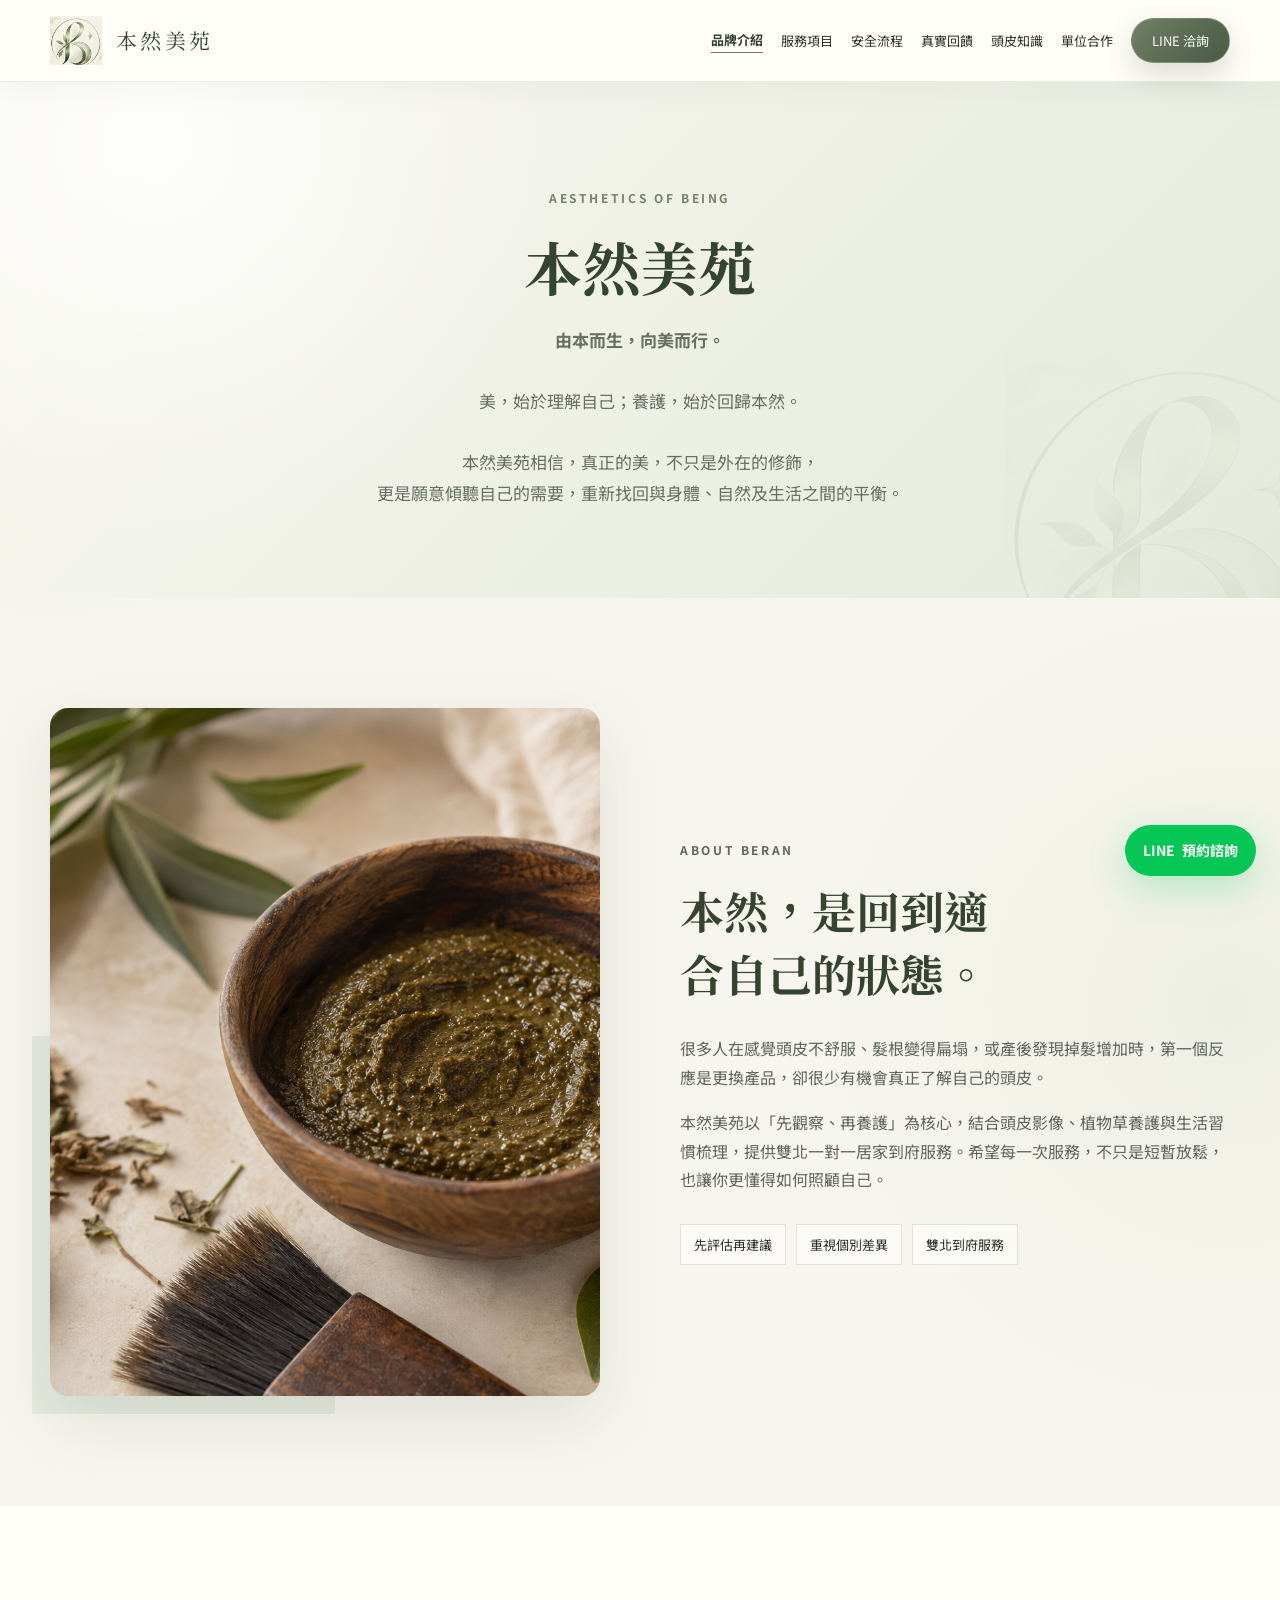
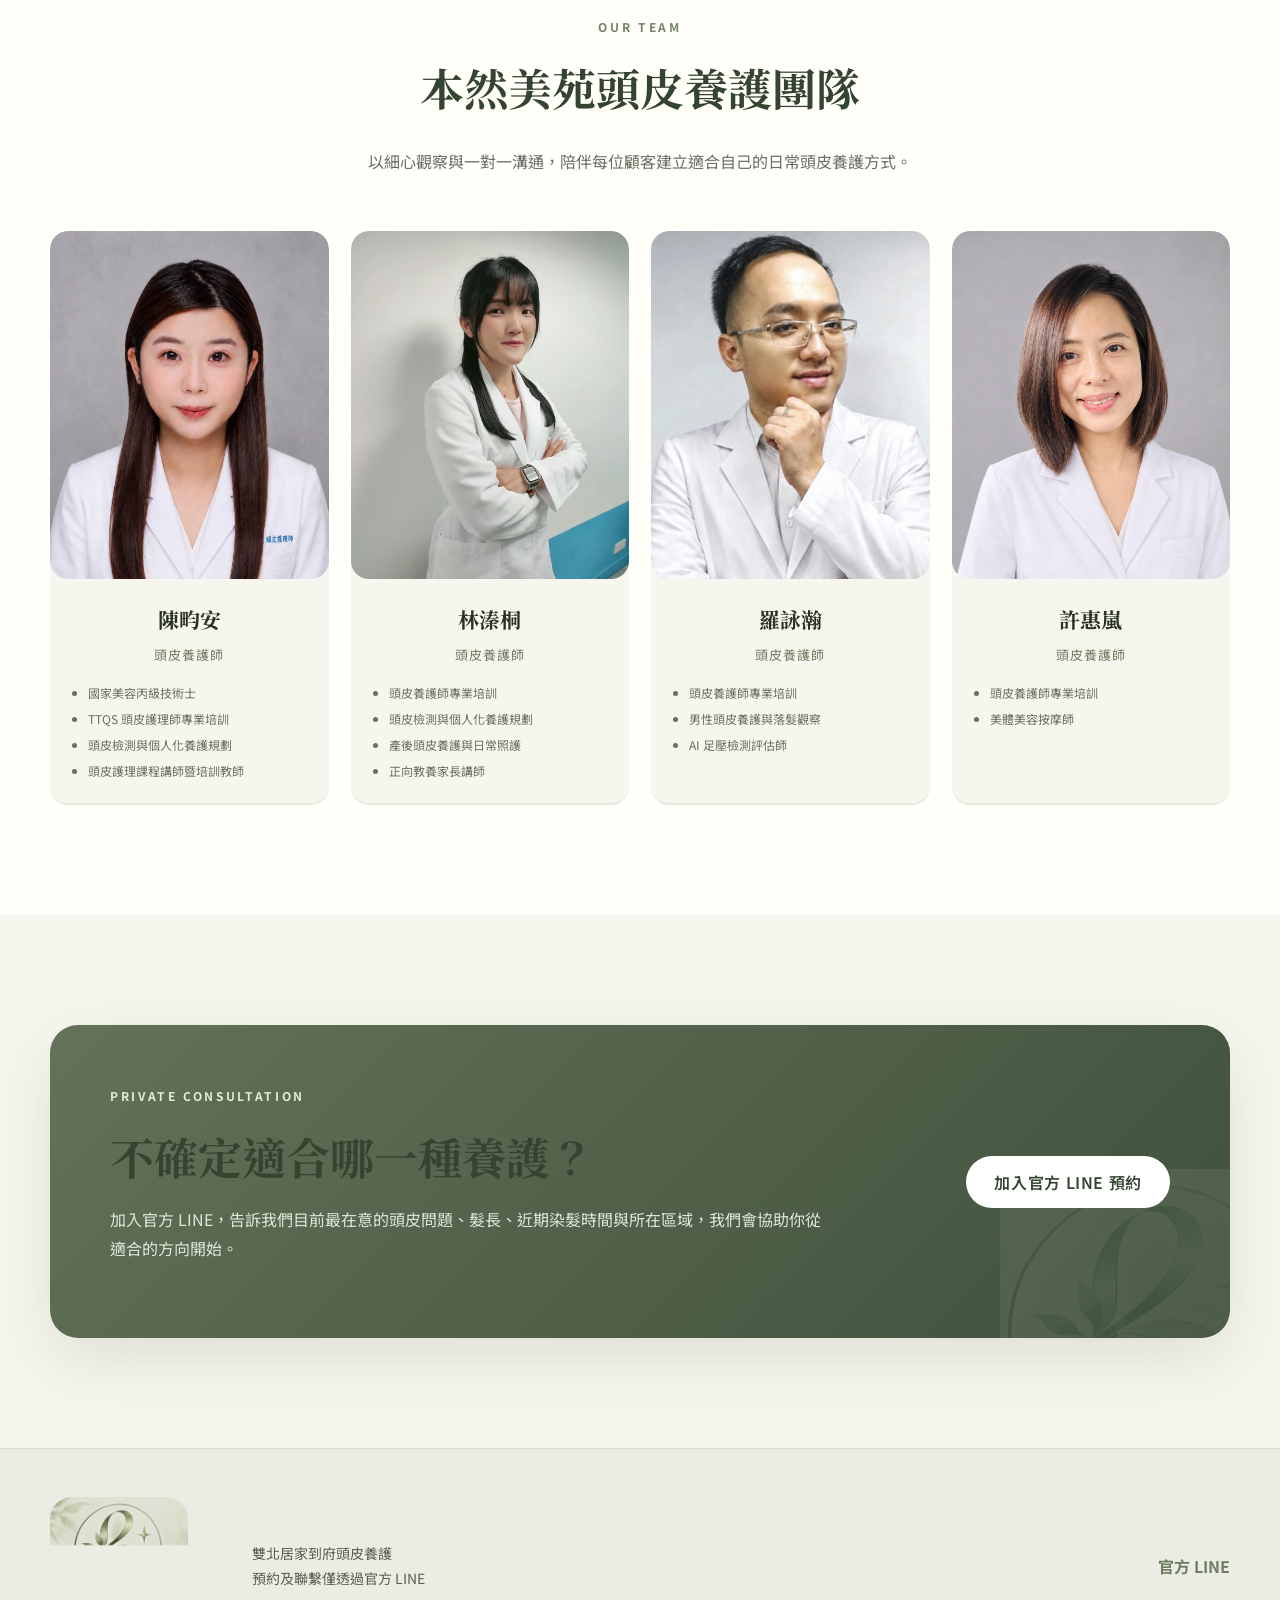
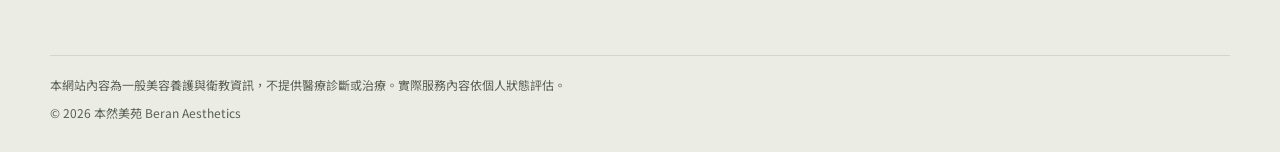
==== commit 6b3d6593: "更新品牌介紹文案並修正導覽列品牌區塊" ====
--- a/about.html
+++ b/about.html
@@ -23,10 +23,10 @@
   <a class="skip-link" href="#main">跳至主要內容</a>
   <header class="site-header" id="top">
     <div class="container nav-wrap">
-      <a class="brand" href="index.html" aria-label="本然美苑首頁"><img src="assets/images/logo.png" alt="本然美苑 Beran Aesthetics"></a>
+      <a class="brand" href="index.html" aria-label="本然美苑首頁"><img src="assets/images/logo-mark.png" alt=""><span class="brand-name">本然美苑</span></a>
       <button class="menu-toggle" type="button" aria-expanded="false" aria-controls="site-nav">選單</button>
       <nav id="site-nav" aria-label="主要導覽">
-        <a href="about.html" aria-current="page">關於本然</a>
+        <a href="about.html" aria-current="page">品牌介紹</a>
         <a href="services.html">服務項目</a>
         <a href="safety.html">安全流程</a>
         <a href="stories.html">真實回饋</a>
@@ -39,9 +39,9 @@
   <main id="main" class="page-main">
     <section class="page-hero">
       <div class="container reveal">
-        <p class="eyebrow">ABOUT BERAN</p>
-        <h1>關於本然</h1>
-        <p>從看見頭皮開始，以一對一溝通陪你建立適合自己的日常養護方式。</p>
+        <p class="eyebrow">AESTHETICS OF BEING</p>
+        <h1>本然美苑</h1>
+        <p><strong>由本而生，向美而行。</strong><br><br>美，始於理解自己；養護，始於回歸本然。<br><br>本然美苑相信，真正的美，不只是外在的修飾，<br>更是願意傾聽自己的需要，重新找回與身體、自然及生活之間的平衡。</p>
       </div>
     </section>
     <section class="about section" id="about">
--- a/style.css
+++ b/style.css
@@ -1,8 +1,8 @@
 :root{--cream:#f7f4ec;--paper:#fffdf8;--sage:#667255;--sage-dark:#48533c;--sage-soft:#dfe5d7;--gold:#b7a36f;--ink:#2e332b;--muted:#70766b;--line:#dedfd6;--shadow:0 22px 60px rgba(60,70,52,.12);--serif:"Noto Serif TC",serif;--sans:"Noto Sans TC",sans-serif}
 p,li{overflow-wrap:break-word;text-wrap:pretty}h1,h2,h3{overflow-wrap:break-word;text-wrap:balance}.hero-title span{display:block;white-space:nowrap}.signal-section .section-note{max-width:960px}
-*{box-sizing:border-box}html{scroll-behavior:smooth;scroll-padding-top:84px}body{margin:0;background:var(--cream);color:var(--ink);font-family:var(--sans);line-height:1.8}img{display:block;max-width:100%}a{color:inherit;text-decoration:none}.container{width:min(1180px,calc(100% - 40px));margin:auto}.narrow{width:min(860px,100%)}.section{padding:110px 0}.skip-link{position:fixed;left:16px;top:-80px;z-index:100;background:#fff;padding:10px}.skip-link:focus{top:16px}.site-header{height:82px;position:fixed;top:0;left:0;width:100%;z-index:50;background:rgba(247,244,236,.92);backdrop-filter:blur(12px);border-bottom:1px solid rgba(102,114,85,.14)}.nav-wrap{height:100%;display:flex;align-items:center;justify-content:space-between}.brand img{width:190px;height:58px;object-fit:contain;object-position:left center}.site-header nav{display:flex;align-items:center;gap:18px;font-size:13px;white-space:nowrap}.site-header nav>a:not(.nav-cta):hover{color:var(--sage)}.nav-cta{background:var(--sage);color:#fff;padding:10px 20px;border-radius:999px}.menu-toggle{display:none;background:none;border:1px solid var(--sage);padding:8px 12px;color:var(--sage);border-radius:4px}.hero{min-height:760px;margin-top:82px;position:relative;display:flex;align-items:center;overflow:hidden}.hero-image,.hero-overlay{position:absolute;inset:0}.hero-image{background:url("assets/images/hero-scalp-care.png") center/cover no-repeat}.hero-overlay{background:linear-gradient(90deg,rgba(245,241,231,.98) 0%,rgba(245,241,231,.92) 38%,rgba(245,241,231,.2) 70%,rgba(245,241,231,.05) 100%)}.hero-content{position:relative;z-index:2}.hero-content>*{max-width:650px}.eyebrow{color:var(--sage);letter-spacing:.22em;font-size:12px;font-weight:700;margin:0 0 18px}.eyebrow.light{color:#e4eadc}.hero h1{font-family:var(--serif);font-size:clamp(42px,5vw,68px);line-height:1.35;margin:0 0 26px;letter-spacing:.02em}.hero-copy{font-size:18px;color:#596052;margin-bottom:34px}.hero-actions{display:flex;align-items:center;gap:28px}.button{display:inline-flex;align-items:center;justify-content:center;min-height:52px;padding:12px 28px;border-radius:2px;font-weight:600;letter-spacing:.04em;transition:.25s}.button:hover{transform:translateY(-2px)}.button-primary{background:var(--sage);color:#fff;box-shadow:0 12px 25px rgba(72,83,60,.18)}.button-outline{border:1px solid var(--sage);color:var(--sage);background:transparent}.button-light{background:#fff;color:var(--sage-dark)}.text-link{font-weight:600;color:var(--sage-dark);border-bottom:1px solid var(--sage)}.text-link.strong{display:inline-block;margin-top:8px}.signal-section{background:var(--paper);text-align:center}.signal-section h2,.section-heading h2,.about h2,.postpartum h2,.booking h2{font-family:var(--serif);font-size:clamp(30px,4vw,44px);line-height:1.45;margin:0 0 28px}.signal-grid{display:grid;grid-template-columns:repeat(3,1fr);gap:14px;margin:44px 0}.signal-grid div{background:var(--cream);padding:20px;text-align:left;border-left:2px solid var(--sage-soft)}.signal-grid span{font-family:var(--serif);color:var(--gold);margin-right:10px;font-size:14px}.section-note,.section-heading>p:last-child{color:var(--muted);max-width:760px;margin:0 auto}.split-grid{display:grid;grid-template-columns:1fr 1fr;gap:80px;align-items:center}.split-grid.reverse{grid-template-columns:1.03fr .97fr}.about-image,.home-image{position:relative}.about-image:after,.home-image:after{content:"";position:absolute;left:-18px;bottom:-18px;width:55%;height:55%;background:var(--sage-soft);z-index:-1}.about-image img,.home-image img{width:100%;aspect-ratio:4/5;object-fit:cover;box-shadow:var(--shadow)}.about-copy>p,.postpartum-copy>p{color:#60665d}.feature-row,.soft-list{display:flex;flex-wrap:wrap;gap:10px;margin-top:30px}.feature-row span,.soft-list span{border:1px solid var(--line);padding:8px 13px;font-size:13px;background:rgba(255,255,255,.45)}.services{background:var(--sage-soft)}.section-heading{text-align:center;max-width:800px;margin:0 auto 55px}.service-grid{display:grid;grid-template-columns:repeat(2,1fr);gap:22px}.service-card{background:var(--paper);padding:40px;position:relative;border-top:3px solid transparent;transition:.25s}.service-card:hover{transform:translateY(-4px);border-color:var(--sage);box-shadow:var(--shadow)}.service-no{font-family:var(--serif);color:var(--gold);font-size:14px}.service-card h3{font-family:var(--serif);font-size:24px;margin:14px 0}.service-card p,.service-card li{color:var(--muted)}.service-card ul{padding-left:20px;margin-bottom:0}.center{text-align:center;margin-top:38px}.postpartum{background:var(--paper)}.medical-note{font-size:13px;border-left:3px solid var(--gold);padding-left:14px;margin-top:28px}.process{background:var(--cream)}.process-grid{display:grid;grid-template-columns:repeat(4,1fr);gap:28px}.process-grid article{border-top:1px solid var(--sage);padding-top:24px}.process-grid b{font-family:var(--serif);font-size:30px;color:var(--gold)}.process-grid h3{font-family:var(--serif);margin:14px 0 8px}.process-grid p{color:var(--muted);font-size:14px}.experience{background:var(--sage-dark);color:#fff}.experience .eyebrow{color:#dbe2d1}.experience .section-heading h2{color:#fff}.quote-grid{display:grid;grid-template-columns:repeat(3,1fr);gap:18px}.quote-grid blockquote{margin:0;padding:30px;border:1px solid rgba(255,255,255,.22);text-align:center}.quote-grid blockquote p{font-family:var(--serif);font-size:28px;margin:0 0 12px}.quote-grid footer{font-size:14px;color:#d9ddD5}.faq{background:var(--paper)}.accordion details{border-top:1px solid var(--line);padding:0}.accordion details:last-child{border-bottom:1px solid var(--line)}.accordion summary{cursor:pointer;list-style:none;padding:22px 38px 22px 4px;font-family:var(--serif);font-size:18px;position:relative}.accordion summary::-webkit-details-marker{display:none}.accordion summary:after{content:"＋";position:absolute;right:5px;color:var(--sage)}.accordion details[open] summary:after{content:"－"}.accordion details p{color:var(--muted);margin:0;padding:0 40px 24px 4px}.booking{background:var(--cream)}.booking-card{background:var(--sage);color:#fff;padding:60px;display:flex;align-items:center;justify-content:space-between;gap:60px;box-shadow:var(--shadow)}.booking-card>div{max-width:720px}.booking h2{margin-bottom:14px}.booking p{color:#e1e6dc}.site-footer{background:#e9e7de;padding:48px 0 28px;color:#596052}.footer-wrap{display:grid;grid-template-columns:170px 1fr auto;gap:32px;align-items:center}.footer-wrap img{width:190px;height:auto;object-fit:contain}.footer-wrap p{margin:0;font-size:14px}.footer-wrap a{color:var(--sage);font-weight:700}.disclaimer,.copyright{font-size:12px;border-top:1px solid #d5d5cb;padding-top:18px;margin-top:20px}.copyright{border:0;margin-top:0;padding-top:6px}.floating-line{position:fixed;z-index:45;right:24px;bottom:24px;background:#06c755;color:#fff;padding:13px 18px;border-radius:999px;box-shadow:0 8px 28px rgba(0,0,0,.18);font-size:14px;font-weight:700}.floating-line span{margin-right:7px}.reveal{opacity:1;transform:none}
+*{box-sizing:border-box}html{scroll-behavior:smooth;scroll-padding-top:84px}body{margin:0;background:var(--cream);color:var(--ink);font-family:var(--sans);line-height:1.8}img{display:block;max-width:100%}a{color:inherit;text-decoration:none}.container{width:min(1180px,calc(100% - 40px));margin:auto}.narrow{width:min(860px,100%)}.section{padding:110px 0}.skip-link{position:fixed;left:16px;top:-80px;z-index:100;background:#fff;padding:10px}.skip-link:focus{top:16px}.site-header{height:82px;position:fixed;top:0;left:0;width:100%;z-index:50;background:rgba(247,244,236,.92);backdrop-filter:blur(12px);border-bottom:1px solid rgba(102,114,85,.14)}.nav-wrap{height:100%;display:flex;align-items:center;justify-content:space-between}.brand{display:inline-flex;align-items:center;gap:14px;flex-shrink:0}.brand img{width:52px;height:52px;object-fit:contain;object-position:center;flex-shrink:0}.brand-name{font-family:var(--serif);font-size:21px;line-height:1;letter-spacing:.16em;white-space:nowrap;color:var(--sage-dark)}.site-header nav{display:flex;align-items:center;gap:18px;font-size:13px;white-space:nowrap}.site-header nav>a:not(.nav-cta):hover{color:var(--sage)}.nav-cta{background:var(--sage);color:#fff;padding:10px 20px;border-radius:999px}.menu-toggle{display:none;background:none;border:1px solid var(--sage);padding:8px 12px;color:var(--sage);border-radius:4px}.hero{min-height:760px;margin-top:82px;position:relative;display:flex;align-items:center;overflow:hidden}.hero-image,.hero-overlay{position:absolute;inset:0}.hero-image{background:url("assets/images/hero-scalp-care.png") center/cover no-repeat}.hero-overlay{background:linear-gradient(90deg,rgba(245,241,231,.98) 0%,rgba(245,241,231,.92) 38%,rgba(245,241,231,.2) 70%,rgba(245,241,231,.05) 100%)}.hero-content{position:relative;z-index:2}.hero-content>*{max-width:650px}.eyebrow{color:var(--sage);letter-spacing:.22em;font-size:12px;font-weight:700;margin:0 0 18px}.eyebrow.light{color:#e4eadc}.hero h1{font-family:var(--serif);font-size:clamp(42px,5vw,68px);line-height:1.35;margin:0 0 26px;letter-spacing:.02em}.hero-copy{font-size:18px;color:#596052;margin-bottom:34px}.hero-actions{display:flex;align-items:center;gap:28px}.button{display:inline-flex;align-items:center;justify-content:center;min-height:52px;padding:12px 28px;border-radius:2px;font-weight:600;letter-spacing:.04em;transition:.25s}.button:hover{transform:translateY(-2px)}.button-primary{background:var(--sage);color:#fff;box-shadow:0 12px 25px rgba(72,83,60,.18)}.button-outline{border:1px solid var(--sage);color:var(--sage);background:transparent}.button-light{background:#fff;color:var(--sage-dark)}.text-link{font-weight:600;color:var(--sage-dark);border-bottom:1px solid var(--sage)}.text-link.strong{display:inline-block;margin-top:8px}.signal-section{background:var(--paper);text-align:center}.signal-section h2,.section-heading h2,.about h2,.postpartum h2,.booking h2{font-family:var(--serif);font-size:clamp(30px,4vw,44px);line-height:1.45;margin:0 0 28px}.signal-grid{display:grid;grid-template-columns:repeat(3,1fr);gap:14px;margin:44px 0}.signal-grid div{background:var(--cream);padding:20px;text-align:left;border-left:2px solid var(--sage-soft)}.signal-grid span{font-family:var(--serif);color:var(--gold);margin-right:10px;font-size:14px}.section-note,.section-heading>p:last-child{color:var(--muted);max-width:760px;margin:0 auto}.split-grid{display:grid;grid-template-columns:1fr 1fr;gap:80px;align-items:center}.split-grid.reverse{grid-template-columns:1.03fr .97fr}.about-image,.home-image{position:relative}.about-image:after,.home-image:after{content:"";position:absolute;left:-18px;bottom:-18px;width:55%;height:55%;background:var(--sage-soft);z-index:-1}.about-image img,.home-image img{width:100%;aspect-ratio:4/5;object-fit:cover;box-shadow:var(--shadow)}.about-copy>p,.postpartum-copy>p{color:#60665d}.feature-row,.soft-list{display:flex;flex-wrap:wrap;gap:10px;margin-top:30px}.feature-row span,.soft-list span{border:1px solid var(--line);padding:8px 13px;font-size:13px;background:rgba(255,255,255,.45)}.services{background:var(--sage-soft)}.section-heading{text-align:center;max-width:800px;margin:0 auto 55px}.service-grid{display:grid;grid-template-columns:repeat(2,1fr);gap:22px}.service-card{background:var(--paper);padding:40px;position:relative;border-top:3px solid transparent;transition:.25s}.service-card:hover{transform:translateY(-4px);border-color:var(--sage);box-shadow:var(--shadow)}.service-no{font-family:var(--serif);color:var(--gold);font-size:14px}.service-card h3{font-family:var(--serif);font-size:24px;margin:14px 0}.service-card p,.service-card li{color:var(--muted)}.service-card ul{padding-left:20px;margin-bottom:0}.center{text-align:center;margin-top:38px}.postpartum{background:var(--paper)}.medical-note{font-size:13px;border-left:3px solid var(--gold);padding-left:14px;margin-top:28px}.process{background:var(--cream)}.process-grid{display:grid;grid-template-columns:repeat(4,1fr);gap:28px}.process-grid article{border-top:1px solid var(--sage);padding-top:24px}.process-grid b{font-family:var(--serif);font-size:30px;color:var(--gold)}.process-grid h3{font-family:var(--serif);margin:14px 0 8px}.process-grid p{color:var(--muted);font-size:14px}.experience{background:var(--sage-dark);color:#fff}.experience .eyebrow{color:#dbe2d1}.experience .section-heading h2{color:#fff}.quote-grid{display:grid;grid-template-columns:repeat(3,1fr);gap:18px}.quote-grid blockquote{margin:0;padding:30px;border:1px solid rgba(255,255,255,.22);text-align:center}.quote-grid blockquote p{font-family:var(--serif);font-size:28px;margin:0 0 12px}.quote-grid footer{font-size:14px;color:#d9ddD5}.faq{background:var(--paper)}.accordion details{border-top:1px solid var(--line);padding:0}.accordion details:last-child{border-bottom:1px solid var(--line)}.accordion summary{cursor:pointer;list-style:none;padding:22px 38px 22px 4px;font-family:var(--serif);font-size:18px;position:relative}.accordion summary::-webkit-details-marker{display:none}.accordion summary:after{content:"＋";position:absolute;right:5px;color:var(--sage)}.accordion details[open] summary:after{content:"－"}.accordion details p{color:var(--muted);margin:0;padding:0 40px 24px 4px}.booking{background:var(--cream)}.booking-card{background:var(--sage);color:#fff;padding:60px;display:flex;align-items:center;justify-content:space-between;gap:60px;box-shadow:var(--shadow)}.booking-card>div{max-width:720px}.booking h2{margin-bottom:14px}.booking p{color:#e1e6dc}.site-footer{background:#e9e7de;padding:48px 0 28px;color:#596052}.footer-wrap{display:grid;grid-template-columns:170px 1fr auto;gap:32px;align-items:center}.footer-wrap img{width:190px;height:auto;object-fit:contain}.footer-wrap p{margin:0;font-size:14px}.footer-wrap a{color:var(--sage);font-weight:700}.disclaimer,.copyright{font-size:12px;border-top:1px solid #d5d5cb;padding-top:18px;margin-top:20px}.copyright{border:0;margin-top:0;padding-top:6px}.floating-line{position:fixed;z-index:45;right:24px;bottom:24px;background:#06c755;color:#fff;padding:13px 18px;border-radius:999px;box-shadow:0 8px 28px rgba(0,0,0,.18);font-size:14px;font-weight:700}.floating-line span{margin-right:7px}.reveal{opacity:1;transform:none}
 @media(max-width:850px){.section{padding:80px 0}.menu-toggle{display:block}.site-header nav{display:none;position:absolute;left:0;top:82px;width:100%;background:var(--paper);padding:24px 20px;flex-direction:column;align-items:stretch;gap:12px;border-bottom:1px solid var(--line)}.site-header nav.open{display:flex}.site-header nav a{padding:8px}.nav-cta{text-align:center}.hero{min-height:700px}.hero-image{background-position:62% center}.hero-overlay{background:linear-gradient(90deg,rgba(245,241,231,.96),rgba(245,241,231,.78))}.hero-content>*{max-width:590px}.signal-grid{grid-template-columns:repeat(2,1fr)}.split-grid,.split-grid.reverse{grid-template-columns:1fr;gap:55px}.about-image img,.home-image img{aspect-ratio:16/10}.service-grid{grid-template-columns:1fr}.process-grid{grid-template-columns:repeat(2,1fr)}.quote-grid{grid-template-columns:1fr}.booking-card{padding:42px;display:block}.booking-card .button{margin-top:20px}.footer-wrap{grid-template-columns:130px 1fr}.footer-wrap>a{grid-column:1/-1}.footer-wrap img{width:170px;height:auto}}
-@media(max-width:560px){.container{width:min(100% - 28px,1180px)}.section{padding:66px 0}.brand img{width:165px;height:54px}.hero{margin-top:82px;min-height:640px}.hero h1{font-size:clamp(34px,10vw,38px)}.hero-title span{display:inline;white-space:normal}.hero-copy{font-size:16px}.hero-actions{align-items:flex-start;flex-direction:column;gap:18px}.signal-grid{grid-template-columns:1fr}.signal-grid div{padding:15px}.service-card{padding:28px 24px}.process-grid{grid-template-columns:1fr;gap:14px}.booking-card{padding:34px 24px}.floating-line{right:14px;bottom:14px}.about-image img,.home-image img{aspect-ratio:4/3}.footer-wrap{display:block}.footer-wrap img{margin-bottom:16px}.footer-wrap>a{display:inline-block;margin-top:16px}}
+@media(max-width:560px){.container{width:min(100% - 28px,1180px)}.section{padding:66px 0}.brand img{width:44px;height:44px}.hero{margin-top:82px;min-height:640px}.hero h1{font-size:clamp(34px,10vw,38px)}.hero-title span{display:inline;white-space:normal}.hero-copy{font-size:16px}.hero-actions{align-items:flex-start;flex-direction:column;gap:18px}.signal-grid{grid-template-columns:1fr}.signal-grid div{padding:15px}.service-card{padding:28px 24px}.process-grid{grid-template-columns:1fr;gap:14px}.booking-card{padding:34px 24px}.floating-line{right:14px;bottom:14px}.about-image img,.home-image img{aspect-ratio:4/3}.footer-wrap{display:block}.footer-wrap img{margin-bottom:16px}.footer-wrap>a{display:inline-block;margin-top:16px}}
 @media(prefers-reduced-motion:reduce){html{scroll-behavior:auto}.reveal{opacity:1;transform:none;transition:none}.button:hover,.service-card:hover{transform:none}}
 
 /* Customer stories */
@@ -21,7 +21,7 @@
 .safety-note{max-width:900px;margin:44px auto 0;padding:24px 28px;background:var(--paper);border-left:3px solid var(--gold)}.safety-note strong{font-family:var(--serif);color:var(--sage-dark)}.safety-note p{margin:6px 0 0;color:var(--muted);font-size:14px}
 .knowledge{background:var(--paper)}.article-grid{display:grid;grid-template-columns:repeat(3,1fr);gap:22px;align-items:stretch}.article-card{display:flex;flex-direction:column;background:var(--cream);border-top:3px solid var(--sage);padding:34px 30px}.article-meta{color:var(--gold);font-size:12px;font-weight:700;letter-spacing:.08em}.article-card h3{font-family:var(--serif);font-size:23px;line-height:1.55;margin:14px 0}.article-card p,.article-card li{color:var(--muted);font-size:14px}.article-card ul{padding-left:20px;margin:4px 0 24px}.source-link{margin-top:auto;color:var(--sage-dark);font-size:12px;font-weight:700;border-top:1px solid var(--line);padding-top:16px}.knowledge-disclaimer{max-width:900px;margin:30px auto 0;text-align:center;color:var(--muted);font-size:12px}
 .partners{background:var(--cream)}.partner-card{background:var(--sage-dark);color:#fff;padding:60px;display:flex;align-items:center;justify-content:space-between;gap:60px;box-shadow:var(--shadow)}.partner-card>div{max-width:760px}.partner-card h2{font-family:var(--serif);font-size:clamp(30px,4vw,44px);line-height:1.45;margin:0 0 16px}.partner-card p{color:#e1e6dc}.partner-tags{display:flex;flex-wrap:wrap;gap:10px;margin-top:24px}.partner-tags span{border:1px solid rgba(255,255,255,.28);padding:7px 12px;font-size:13px}
-@media(max-width:1050px){.brand img{width:165px}.site-header nav{gap:12px;font-size:12px}}@media(max-width:900px){.article-grid{grid-template-columns:1fr}.partner-card{display:block;padding:42px}.partner-card .button{margin-top:24px}}@media(max-width:560px){.article-card{padding:28px 24px}.partner-card{padding:34px 24px}}
+@media(max-width:1050px){.brand img{width:48px;height:48px}.site-header nav{gap:12px;font-size:12px}}@media(max-width:900px){.article-grid{grid-template-columns:1fr}.partner-card{display:block;padding:42px}.partner-card .button{margin-top:24px}}@media(max-width:560px){.article-card{padding:28px 24px}.partner-card{padding:34px 24px}}
 
 /* Scalp care team */
 .team{background:var(--paper)}
@@ -91,23 +91,10 @@
   border-bottom:1px solid rgba(53,68,49,.1);
   box-shadow:0 8px 32px rgba(53,68,49,.045);
 }
-.brand{display:inline-flex;align-items:center;gap:11px;min-width:190px}
+.brand{gap:14px}
 .brand img{
-  content:url("assets/images/logo-mark.png");
-  width:52px;
-  height:52px;
-  border-radius:50%;
-  object-fit:cover;
-  object-position:center;
+  object-fit:contain;
   mix-blend-mode:multiply;
-}
-.brand:after{
-  content:"本然美苑";
-  color:var(--sage-dark);
-  font-family:var(--serif);
-  font-size:21px;
-  letter-spacing:.16em;
-  white-space:nowrap;
 }
 .nav-cta,.button-primary{
   background:linear-gradient(135deg,#718066,#485a43);
@@ -199,16 +186,16 @@
 }
 .floating-line{box-shadow:0 12px 36px rgba(6,199,85,.25)}
 @media(max-width:1050px){
-  .brand{min-width:auto}
-  .brand:after{font-size:19px}
+  .brand-name{font-size:19px;letter-spacing:.12em}
 }
 @media(max-width:850px){
   .site-header nav{background:rgba(255,254,249,.98)}
   .hero:after{width:270px;height:250px;right:-95px}
 }
 @media(max-width:560px){
-  .brand img{width:47px;height:47px}
-  .brand:after{font-size:18px;letter-spacing:.1em}
+  .brand{gap:12px}
+  .brand img{width:44px;height:44px}
+  .brand-name{font-size:18px;letter-spacing:.08em}
   .booking-card{border-radius:22px}
   .footer-wrap>a:first-child img{width:120px;height:120px}
 }
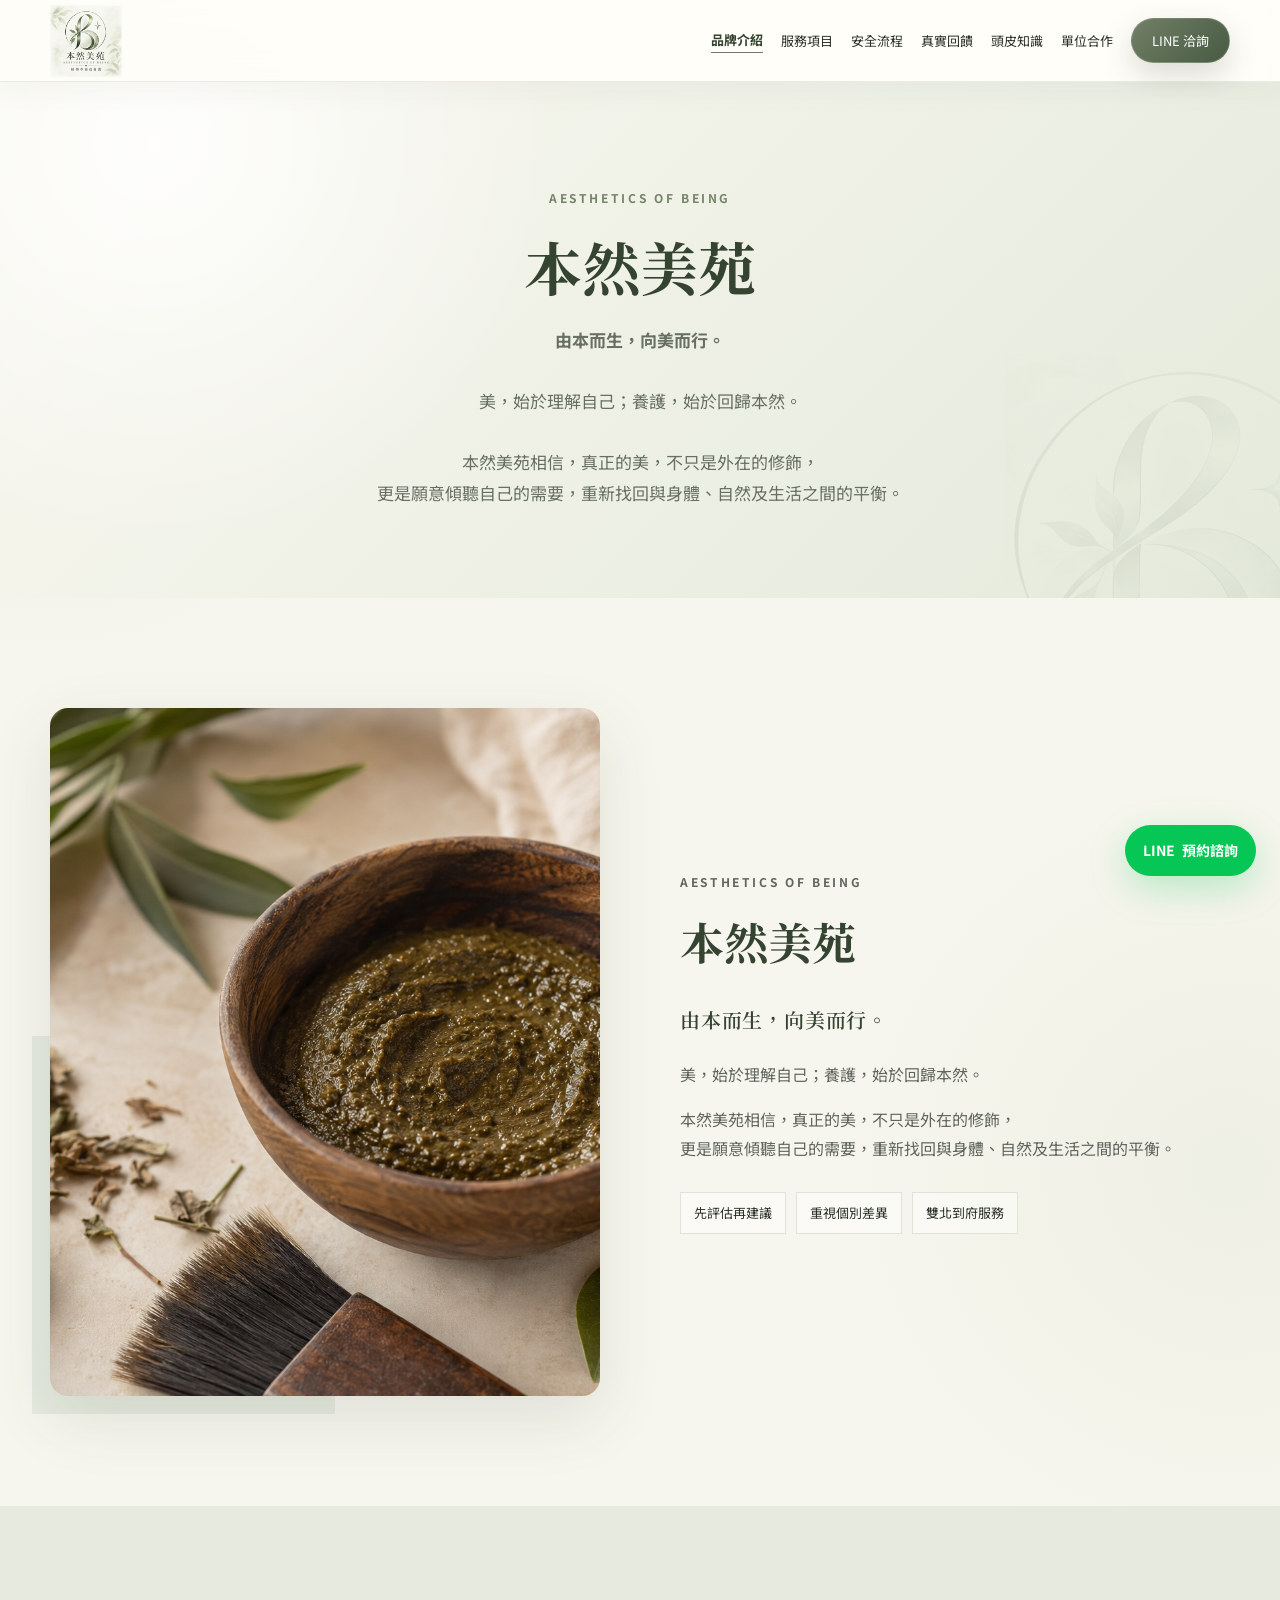
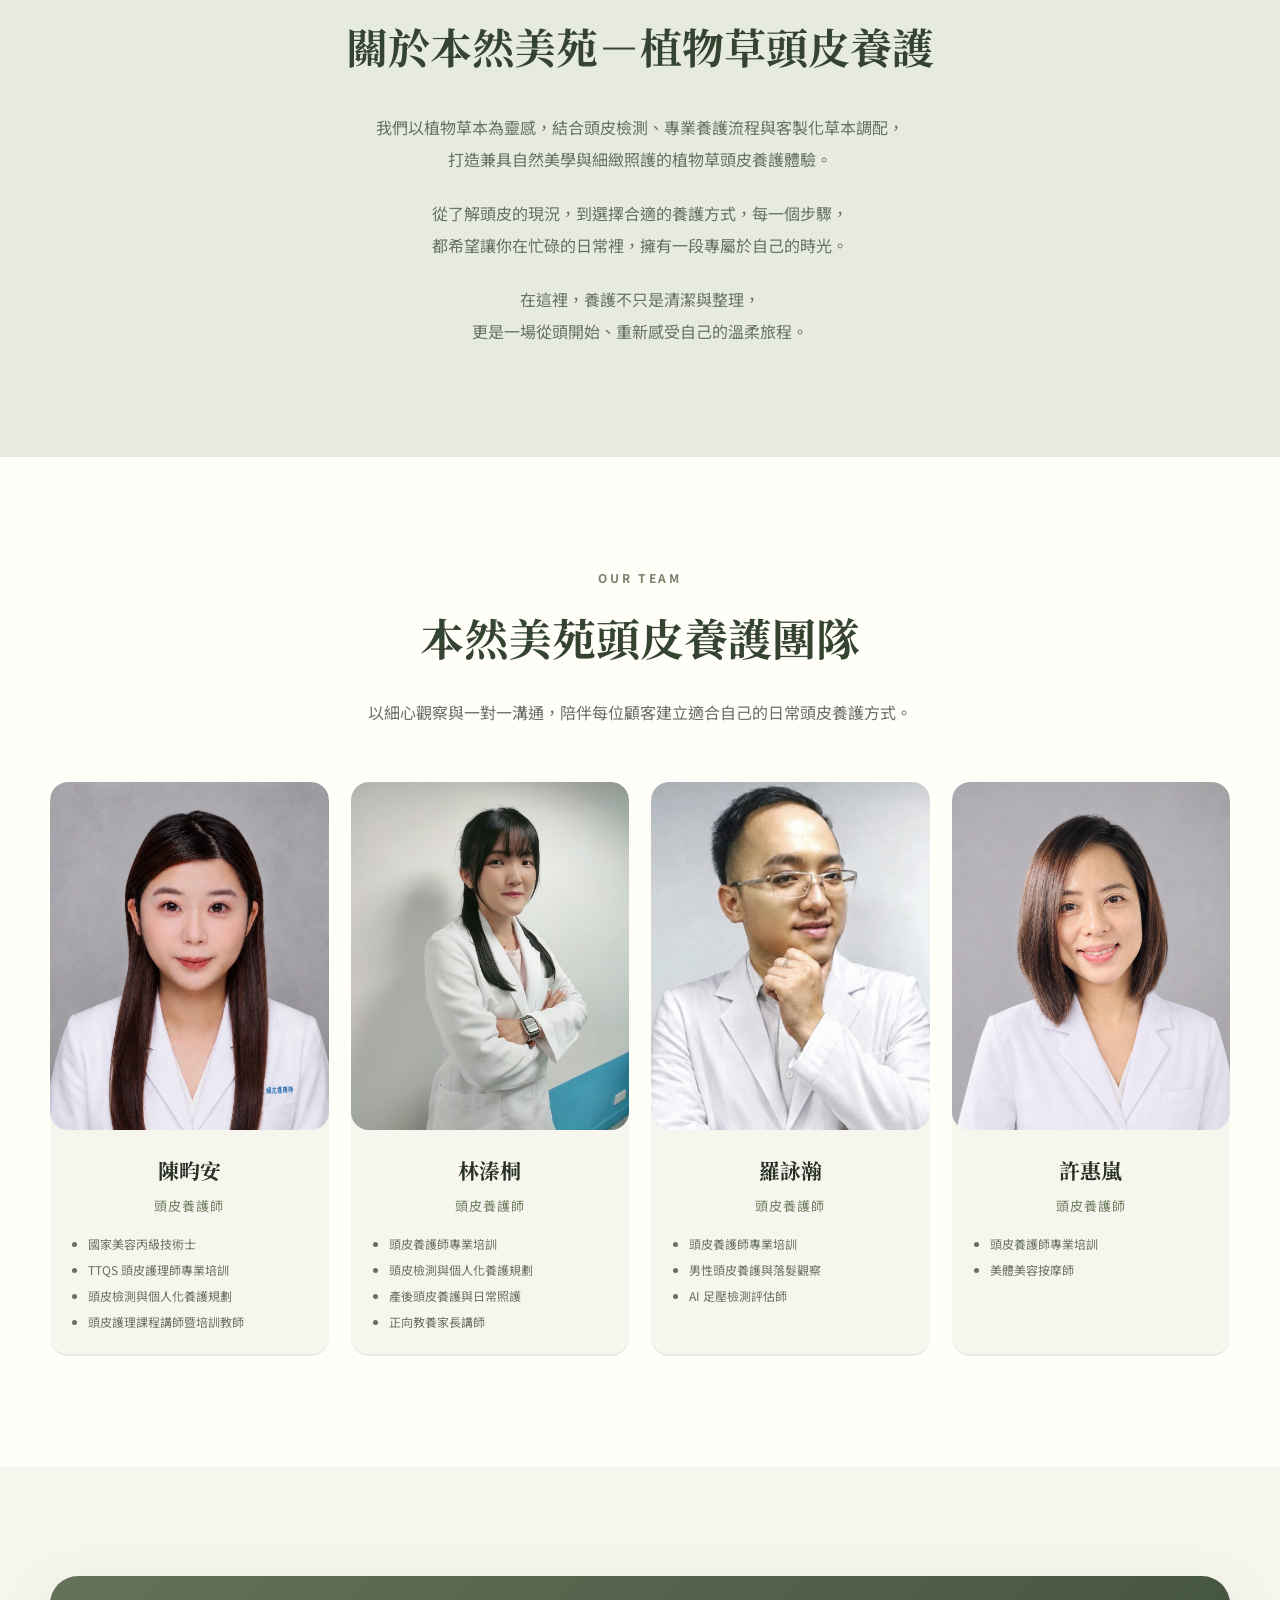
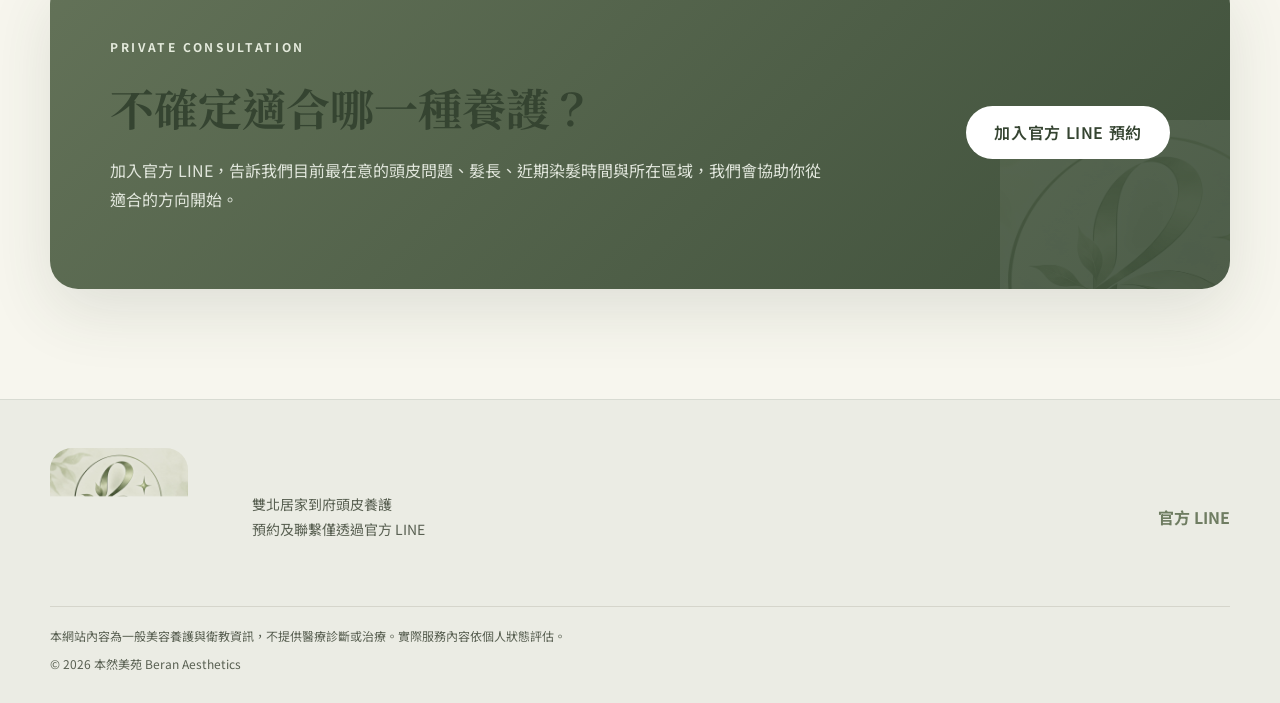
==== commit 528239b2: "修正品牌Logo顯示並更新品牌介紹文案" ====
--- a/about.html
+++ b/about.html
@@ -17,13 +17,13 @@
   <link rel="preconnect" href="https://fonts.googleapis.com">
   <link rel="preconnect" href="https://fonts.gstatic.com" crossorigin>
   <link href="https://fonts.googleapis.com/css2?family=Noto+Sans+TC:wght@400;500;600;700&family=Noto+Serif+TC:wght@600;700&display=swap" rel="stylesheet">
-  <link rel="stylesheet" href="style.css?v=8">
+  <link rel="stylesheet" href="style.css?v=10">
 </head>
 <body>
   <a class="skip-link" href="#main">跳至主要內容</a>
   <header class="site-header" id="top">
     <div class="container nav-wrap">
-      <a class="brand" href="index.html" aria-label="本然美苑首頁"><img src="assets/images/logo-mark.png" alt=""><span class="brand-name">本然美苑</span></a>
+      <a class="brand" href="index.html" aria-label="本然美苑首頁"><img class="brand-mark" src="assets/images/logo-mark.jpg" alt="本然美苑完整品牌 Logo"></a>
       <button class="menu-toggle" type="button" aria-expanded="false" aria-controls="site-nav">選單</button>
       <nav id="site-nav" aria-label="主要導覽">
         <a href="about.html" aria-current="page">品牌介紹</a>
@@ -32,7 +32,7 @@
         <a href="stories.html">真實回饋</a>
         <a href="knowledge.html">頭皮知識</a>
         <a href="partners.html">單位合作</a>
-        <a class="nav-cta" href="https://lin.ee/O4V5L1I" target="_blank" rel="noopener">LINE 洽詢</a>
+        <a class="nav-cta" href="https://lin.ee/9HNeZJK" target="_blank" rel="noopener">LINE 洽詢</a>
       </nav>
     </div>
   </header>
@@ -50,13 +50,24 @@
           <img src="assets/images/plant-care.png" alt="植物草養護素材與工具" loading="lazy">
         </div>
         <div class="about-copy reveal">
-          <p class="eyebrow">ABOUT BERAN</p>
-          <h2>本然，是回到適合自己的狀態。</h2>
-          <p>很多人在感覺頭皮不舒服、髮根變得扁塌，或產後發現掉髮增加時，第一個反應是更換產品，卻很少有機會真正了解自己的頭皮。</p>
-          <p>本然美苑以「先觀察、再養護」為核心，結合頭皮影像、植物草養護與生活習慣梳理，提供雙北一對一居家到府服務。希望每一次服務，不只是短暫放鬆，也讓你更懂得如何照顧自己。</p>
+          <p class="eyebrow">AESTHETICS OF BEING</p>
+          <h2>本然美苑</h2>
+          <p class="brand-slogan">由本而生，向美而行。</p>
+          <p>美，始於理解自己；養護，始於回歸本然。</p>
+          <p>本然美苑相信，真正的美，不只是外在的修飾，<br>更是願意傾聽自己的需要，重新找回與身體、自然及生活之間的平衡。</p>
           <div class="feature-row">
             <span>先評估再建議</span><span>重視個別差異</span><span>雙北到府服務</span>
           </div>
+        </div>
+      </div>
+    </section>
+    <section class="botanical-care section">
+      <div class="container narrow reveal">
+        <h2>關於本然美苑－植物草頭皮養護</h2>
+        <div class="botanical-care-copy">
+          <p>我們以植物草本為靈感，結合頭皮檢測、專業養護流程與客製化草本調配，<br>打造兼具自然美學與細緻照護的植物草頭皮養護體驗。</p>
+          <p>從了解頭皮的現況，到選擇合適的養護方式，每一個步驟，<br>都希望讓你在忙碌的日常裡，擁有一段專屬於自己的時光。</p>
+          <p>在這裡，養護不只是清潔與整理，<br>更是一場從頭開始、重新感受自己的溫柔旅程。</p>
         </div>
       </div>
     </section>
@@ -127,7 +138,7 @@
           <h2>不確定適合哪一種養護？</h2>
           <p>加入官方 LINE，告訴我們目前最在意的頭皮問題、髮長、近期染髮時間與所在區域，我們會協助你從適合的方向開始。</p>
         </div>
-        <a class="button button-light" href="https://lin.ee/O4V5L1I" target="_blank" rel="noopener">加入官方 LINE 預約</a>
+        <a class="button button-light" href="https://lin.ee/9HNeZJK" target="_blank" rel="noopener">加入官方 LINE 預約</a>
       </div>
     </section>
   </main>
@@ -135,12 +146,12 @@
     <div class="container footer-wrap">
       <a href="index.html"><img src="assets/images/logo.png" alt="本然美苑"></a>
       <div><p>雙北居家到府頭皮養護</p><p>預約及聯繫僅透過官方 LINE</p></div>
-      <a href="https://lin.ee/O4V5L1I" target="_blank" rel="noopener">官方 LINE</a>
+      <a href="https://lin.ee/9HNeZJK" target="_blank" rel="noopener">官方 LINE</a>
     </div>
     <div class="container disclaimer">本網站內容為一般美容養護與衛教資訊，不提供醫療診斷或治療。實際服務內容依個人狀態評估。</div>
     <div class="container copyright">© <span id="year"></span> 本然美苑 Beran Aesthetics</div>
   </footer>
-  <a class="floating-line" href="https://lin.ee/O4V5L1I" target="_blank" rel="noopener" aria-label="加入本然美苑官方 LINE 預約"><span>LINE</span>預約諮詢</a>
+  <a class="floating-line" href="https://lin.ee/9HNeZJK" target="_blank" rel="noopener" aria-label="加入本然美苑官方 LINE 預約"><span>LINE</span>預約諮詢</a>
   <script src="script.js?v=4"></script>
 </body>
 </html>
--- a/style.css
+++ b/style.css
@@ -1,8 +1,8 @@
 :root{--cream:#f7f4ec;--paper:#fffdf8;--sage:#667255;--sage-dark:#48533c;--sage-soft:#dfe5d7;--gold:#b7a36f;--ink:#2e332b;--muted:#70766b;--line:#dedfd6;--shadow:0 22px 60px rgba(60,70,52,.12);--serif:"Noto Serif TC",serif;--sans:"Noto Sans TC",sans-serif}
 p,li{overflow-wrap:break-word;text-wrap:pretty}h1,h2,h3{overflow-wrap:break-word;text-wrap:balance}.hero-title span{display:block;white-space:nowrap}.signal-section .section-note{max-width:960px}
-*{box-sizing:border-box}html{scroll-behavior:smooth;scroll-padding-top:84px}body{margin:0;background:var(--cream);color:var(--ink);font-family:var(--sans);line-height:1.8}img{display:block;max-width:100%}a{color:inherit;text-decoration:none}.container{width:min(1180px,calc(100% - 40px));margin:auto}.narrow{width:min(860px,100%)}.section{padding:110px 0}.skip-link{position:fixed;left:16px;top:-80px;z-index:100;background:#fff;padding:10px}.skip-link:focus{top:16px}.site-header{height:82px;position:fixed;top:0;left:0;width:100%;z-index:50;background:rgba(247,244,236,.92);backdrop-filter:blur(12px);border-bottom:1px solid rgba(102,114,85,.14)}.nav-wrap{height:100%;display:flex;align-items:center;justify-content:space-between}.brand{display:inline-flex;align-items:center;gap:14px;flex-shrink:0}.brand img{width:52px;height:52px;object-fit:contain;object-position:center;flex-shrink:0}.brand-name{font-family:var(--serif);font-size:21px;line-height:1;letter-spacing:.16em;white-space:nowrap;color:var(--sage-dark)}.site-header nav{display:flex;align-items:center;gap:18px;font-size:13px;white-space:nowrap}.site-header nav>a:not(.nav-cta):hover{color:var(--sage)}.nav-cta{background:var(--sage);color:#fff;padding:10px 20px;border-radius:999px}.menu-toggle{display:none;background:none;border:1px solid var(--sage);padding:8px 12px;color:var(--sage);border-radius:4px}.hero{min-height:760px;margin-top:82px;position:relative;display:flex;align-items:center;overflow:hidden}.hero-image,.hero-overlay{position:absolute;inset:0}.hero-image{background:url("assets/images/hero-scalp-care.png") center/cover no-repeat}.hero-overlay{background:linear-gradient(90deg,rgba(245,241,231,.98) 0%,rgba(245,241,231,.92) 38%,rgba(245,241,231,.2) 70%,rgba(245,241,231,.05) 100%)}.hero-content{position:relative;z-index:2}.hero-content>*{max-width:650px}.eyebrow{color:var(--sage);letter-spacing:.22em;font-size:12px;font-weight:700;margin:0 0 18px}.eyebrow.light{color:#e4eadc}.hero h1{font-family:var(--serif);font-size:clamp(42px,5vw,68px);line-height:1.35;margin:0 0 26px;letter-spacing:.02em}.hero-copy{font-size:18px;color:#596052;margin-bottom:34px}.hero-actions{display:flex;align-items:center;gap:28px}.button{display:inline-flex;align-items:center;justify-content:center;min-height:52px;padding:12px 28px;border-radius:2px;font-weight:600;letter-spacing:.04em;transition:.25s}.button:hover{transform:translateY(-2px)}.button-primary{background:var(--sage);color:#fff;box-shadow:0 12px 25px rgba(72,83,60,.18)}.button-outline{border:1px solid var(--sage);color:var(--sage);background:transparent}.button-light{background:#fff;color:var(--sage-dark)}.text-link{font-weight:600;color:var(--sage-dark);border-bottom:1px solid var(--sage)}.text-link.strong{display:inline-block;margin-top:8px}.signal-section{background:var(--paper);text-align:center}.signal-section h2,.section-heading h2,.about h2,.postpartum h2,.booking h2{font-family:var(--serif);font-size:clamp(30px,4vw,44px);line-height:1.45;margin:0 0 28px}.signal-grid{display:grid;grid-template-columns:repeat(3,1fr);gap:14px;margin:44px 0}.signal-grid div{background:var(--cream);padding:20px;text-align:left;border-left:2px solid var(--sage-soft)}.signal-grid span{font-family:var(--serif);color:var(--gold);margin-right:10px;font-size:14px}.section-note,.section-heading>p:last-child{color:var(--muted);max-width:760px;margin:0 auto}.split-grid{display:grid;grid-template-columns:1fr 1fr;gap:80px;align-items:center}.split-grid.reverse{grid-template-columns:1.03fr .97fr}.about-image,.home-image{position:relative}.about-image:after,.home-image:after{content:"";position:absolute;left:-18px;bottom:-18px;width:55%;height:55%;background:var(--sage-soft);z-index:-1}.about-image img,.home-image img{width:100%;aspect-ratio:4/5;object-fit:cover;box-shadow:var(--shadow)}.about-copy>p,.postpartum-copy>p{color:#60665d}.feature-row,.soft-list{display:flex;flex-wrap:wrap;gap:10px;margin-top:30px}.feature-row span,.soft-list span{border:1px solid var(--line);padding:8px 13px;font-size:13px;background:rgba(255,255,255,.45)}.services{background:var(--sage-soft)}.section-heading{text-align:center;max-width:800px;margin:0 auto 55px}.service-grid{display:grid;grid-template-columns:repeat(2,1fr);gap:22px}.service-card{background:var(--paper);padding:40px;position:relative;border-top:3px solid transparent;transition:.25s}.service-card:hover{transform:translateY(-4px);border-color:var(--sage);box-shadow:var(--shadow)}.service-no{font-family:var(--serif);color:var(--gold);font-size:14px}.service-card h3{font-family:var(--serif);font-size:24px;margin:14px 0}.service-card p,.service-card li{color:var(--muted)}.service-card ul{padding-left:20px;margin-bottom:0}.center{text-align:center;margin-top:38px}.postpartum{background:var(--paper)}.medical-note{font-size:13px;border-left:3px solid var(--gold);padding-left:14px;margin-top:28px}.process{background:var(--cream)}.process-grid{display:grid;grid-template-columns:repeat(4,1fr);gap:28px}.process-grid article{border-top:1px solid var(--sage);padding-top:24px}.process-grid b{font-family:var(--serif);font-size:30px;color:var(--gold)}.process-grid h3{font-family:var(--serif);margin:14px 0 8px}.process-grid p{color:var(--muted);font-size:14px}.experience{background:var(--sage-dark);color:#fff}.experience .eyebrow{color:#dbe2d1}.experience .section-heading h2{color:#fff}.quote-grid{display:grid;grid-template-columns:repeat(3,1fr);gap:18px}.quote-grid blockquote{margin:0;padding:30px;border:1px solid rgba(255,255,255,.22);text-align:center}.quote-grid blockquote p{font-family:var(--serif);font-size:28px;margin:0 0 12px}.quote-grid footer{font-size:14px;color:#d9ddD5}.faq{background:var(--paper)}.accordion details{border-top:1px solid var(--line);padding:0}.accordion details:last-child{border-bottom:1px solid var(--line)}.accordion summary{cursor:pointer;list-style:none;padding:22px 38px 22px 4px;font-family:var(--serif);font-size:18px;position:relative}.accordion summary::-webkit-details-marker{display:none}.accordion summary:after{content:"＋";position:absolute;right:5px;color:var(--sage)}.accordion details[open] summary:after{content:"－"}.accordion details p{color:var(--muted);margin:0;padding:0 40px 24px 4px}.booking{background:var(--cream)}.booking-card{background:var(--sage);color:#fff;padding:60px;display:flex;align-items:center;justify-content:space-between;gap:60px;box-shadow:var(--shadow)}.booking-card>div{max-width:720px}.booking h2{margin-bottom:14px}.booking p{color:#e1e6dc}.site-footer{background:#e9e7de;padding:48px 0 28px;color:#596052}.footer-wrap{display:grid;grid-template-columns:170px 1fr auto;gap:32px;align-items:center}.footer-wrap img{width:190px;height:auto;object-fit:contain}.footer-wrap p{margin:0;font-size:14px}.footer-wrap a{color:var(--sage);font-weight:700}.disclaimer,.copyright{font-size:12px;border-top:1px solid #d5d5cb;padding-top:18px;margin-top:20px}.copyright{border:0;margin-top:0;padding-top:6px}.floating-line{position:fixed;z-index:45;right:24px;bottom:24px;background:#06c755;color:#fff;padding:13px 18px;border-radius:999px;box-shadow:0 8px 28px rgba(0,0,0,.18);font-size:14px;font-weight:700}.floating-line span{margin-right:7px}.reveal{opacity:1;transform:none}
+*{box-sizing:border-box}html{scroll-behavior:smooth;scroll-padding-top:84px}body{margin:0;background:var(--cream);color:var(--ink);font-family:var(--sans);line-height:1.8}img{display:block;max-width:100%}a{color:inherit;text-decoration:none}.container{width:min(1180px,calc(100% - 40px));margin:auto}.narrow{width:min(860px,100%)}.section{padding:110px 0}.skip-link{position:fixed;left:16px;top:-80px;z-index:100;background:#fff;padding:10px}.skip-link:focus{top:16px}.site-header{height:82px;position:fixed;top:0;left:0;width:100%;z-index:50;background:rgba(247,244,236,.92);backdrop-filter:blur(12px);border-bottom:1px solid rgba(102,114,85,.14)}.nav-wrap{height:100%;display:flex;align-items:center;justify-content:space-between}.brand{display:inline-flex;align-items:center;flex-shrink:0;overflow:visible}.brand-mark{display:block;width:72px;height:72px;object-fit:contain;object-position:center;flex-shrink:0}.site-header nav{display:flex;align-items:center;gap:18px;font-size:13px;white-space:nowrap}.site-header nav>a:not(.nav-cta):hover{color:var(--sage)}.nav-cta{background:var(--sage);color:#fff;padding:10px 20px;border-radius:999px}.menu-toggle{display:none;background:none;border:1px solid var(--sage);padding:8px 12px;color:var(--sage);border-radius:4px}.hero{min-height:760px;margin-top:82px;position:relative;display:flex;align-items:center;overflow:hidden}.hero-image,.hero-overlay{position:absolute;inset:0}.hero-image{background:url("assets/images/hero-scalp-care.png") center/cover no-repeat}.hero-overlay{background:linear-gradient(90deg,rgba(245,241,231,.98) 0%,rgba(245,241,231,.92) 38%,rgba(245,241,231,.2) 70%,rgba(245,241,231,.05) 100%)}.hero-content{position:relative;z-index:2}.hero-content>*{max-width:650px}.eyebrow{color:var(--sage);letter-spacing:.22em;font-size:12px;font-weight:700;margin:0 0 18px}.eyebrow.light{color:#e4eadc}.hero h1{font-family:var(--serif);font-size:clamp(42px,5vw,68px);line-height:1.35;margin:0 0 26px;letter-spacing:.02em}.hero-copy{font-size:18px;color:#596052;margin-bottom:34px}.hero-actions{display:flex;align-items:center;gap:28px}.button{display:inline-flex;align-items:center;justify-content:center;min-height:52px;padding:12px 28px;border-radius:2px;font-weight:600;letter-spacing:.04em;transition:.25s}.button:hover{transform:translateY(-2px)}.button-primary{background:var(--sage);color:#fff;box-shadow:0 12px 25px rgba(72,83,60,.18)}.button-outline{border:1px solid var(--sage);color:var(--sage);background:transparent}.button-light{background:#fff;color:var(--sage-dark)}.text-link{font-weight:600;color:var(--sage-dark);border-bottom:1px solid var(--sage)}.text-link.strong{display:inline-block;margin-top:8px}.signal-section{background:var(--paper);text-align:center}.signal-section h2,.section-heading h2,.about h2,.postpartum h2,.booking h2{font-family:var(--serif);font-size:clamp(30px,4vw,44px);line-height:1.45;margin:0 0 28px}.signal-grid{display:grid;grid-template-columns:repeat(3,1fr);gap:14px;margin:44px 0}.signal-grid div{background:var(--cream);padding:20px;text-align:left;border-left:2px solid var(--sage-soft)}.signal-grid span{font-family:var(--serif);color:var(--gold);margin-right:10px;font-size:14px}.section-note,.section-heading>p:last-child{color:var(--muted);max-width:760px;margin:0 auto}.split-grid{display:grid;grid-template-columns:1fr 1fr;gap:80px;align-items:center}.split-grid.reverse{grid-template-columns:1.03fr .97fr}.about-image,.home-image{position:relative}.about-image:after,.home-image:after{content:"";position:absolute;left:-18px;bottom:-18px;width:55%;height:55%;background:var(--sage-soft);z-index:-1}.about-image img,.home-image img{width:100%;aspect-ratio:4/5;object-fit:cover;box-shadow:var(--shadow)}.about-copy>p,.postpartum-copy>p{color:#60665d}.feature-row,.soft-list{display:flex;flex-wrap:wrap;gap:10px;margin-top:30px}.feature-row span,.soft-list span{border:1px solid var(--line);padding:8px 13px;font-size:13px;background:rgba(255,255,255,.45)}.services{background:var(--sage-soft)}.section-heading{text-align:center;max-width:800px;margin:0 auto 55px}.service-grid{display:grid;grid-template-columns:repeat(2,1fr);gap:22px}.service-card{background:var(--paper);padding:40px;position:relative;border-top:3px solid transparent;transition:.25s}.service-card:hover{transform:translateY(-4px);border-color:var(--sage);box-shadow:var(--shadow)}.service-no{font-family:var(--serif);color:var(--gold);font-size:14px}.service-card h3{font-family:var(--serif);font-size:24px;margin:14px 0}.service-card p,.service-card li{color:var(--muted)}.service-card ul{padding-left:20px;margin-bottom:0}.center{text-align:center;margin-top:38px}.postpartum{background:var(--paper)}.medical-note{font-size:13px;border-left:3px solid var(--gold);padding-left:14px;margin-top:28px}.process{background:var(--cream)}.process-grid{display:grid;grid-template-columns:repeat(4,1fr);gap:28px}.process-grid article{border-top:1px solid var(--sage);padding-top:24px}.process-grid b{font-family:var(--serif);font-size:30px;color:var(--gold)}.process-grid h3{font-family:var(--serif);margin:14px 0 8px}.process-grid p{color:var(--muted);font-size:14px}.experience{background:var(--sage-dark);color:#fff}.experience .eyebrow{color:#dbe2d1}.experience .section-heading h2{color:#fff}.quote-grid{display:grid;grid-template-columns:repeat(3,1fr);gap:18px}.quote-grid blockquote{margin:0;padding:30px;border:1px solid rgba(255,255,255,.22);text-align:center}.quote-grid blockquote p{font-family:var(--serif);font-size:28px;margin:0 0 12px}.quote-grid footer{font-size:14px;color:#d9ddD5}.faq{background:var(--paper)}.accordion details{border-top:1px solid var(--line);padding:0}.accordion details:last-child{border-bottom:1px solid var(--line)}.accordion summary{cursor:pointer;list-style:none;padding:22px 38px 22px 4px;font-family:var(--serif);font-size:18px;position:relative}.accordion summary::-webkit-details-marker{display:none}.accordion summary:after{content:"＋";position:absolute;right:5px;color:var(--sage)}.accordion details[open] summary:after{content:"－"}.accordion details p{color:var(--muted);margin:0;padding:0 40px 24px 4px}.booking{background:var(--cream)}.booking-card{background:var(--sage);color:#fff;padding:60px;display:flex;align-items:center;justify-content:space-between;gap:60px;box-shadow:var(--shadow)}.booking-card>div{max-width:720px}.booking h2{margin-bottom:14px}.booking p{color:#e1e6dc}.site-footer{background:#e9e7de;padding:48px 0 28px;color:#596052}.footer-wrap{display:grid;grid-template-columns:170px 1fr auto;gap:32px;align-items:center}.footer-wrap img{width:190px;height:auto;object-fit:contain}.footer-wrap p{margin:0;font-size:14px}.footer-wrap a{color:var(--sage);font-weight:700}.disclaimer,.copyright{font-size:12px;border-top:1px solid #d5d5cb;padding-top:18px;margin-top:20px}.copyright{border:0;margin-top:0;padding-top:6px}.floating-line{position:fixed;z-index:45;right:24px;bottom:24px;background:#06c755;color:#fff;padding:13px 18px;border-radius:999px;box-shadow:0 8px 28px rgba(0,0,0,.18);font-size:14px;font-weight:700}.floating-line span{margin-right:7px}.reveal{opacity:1;transform:none}
 @media(max-width:850px){.section{padding:80px 0}.menu-toggle{display:block}.site-header nav{display:none;position:absolute;left:0;top:82px;width:100%;background:var(--paper);padding:24px 20px;flex-direction:column;align-items:stretch;gap:12px;border-bottom:1px solid var(--line)}.site-header nav.open{display:flex}.site-header nav a{padding:8px}.nav-cta{text-align:center}.hero{min-height:700px}.hero-image{background-position:62% center}.hero-overlay{background:linear-gradient(90deg,rgba(245,241,231,.96),rgba(245,241,231,.78))}.hero-content>*{max-width:590px}.signal-grid{grid-template-columns:repeat(2,1fr)}.split-grid,.split-grid.reverse{grid-template-columns:1fr;gap:55px}.about-image img,.home-image img{aspect-ratio:16/10}.service-grid{grid-template-columns:1fr}.process-grid{grid-template-columns:repeat(2,1fr)}.quote-grid{grid-template-columns:1fr}.booking-card{padding:42px;display:block}.booking-card .button{margin-top:20px}.footer-wrap{grid-template-columns:130px 1fr}.footer-wrap>a{grid-column:1/-1}.footer-wrap img{width:170px;height:auto}}
-@media(max-width:560px){.container{width:min(100% - 28px,1180px)}.section{padding:66px 0}.brand img{width:44px;height:44px}.hero{margin-top:82px;min-height:640px}.hero h1{font-size:clamp(34px,10vw,38px)}.hero-title span{display:inline;white-space:normal}.hero-copy{font-size:16px}.hero-actions{align-items:flex-start;flex-direction:column;gap:18px}.signal-grid{grid-template-columns:1fr}.signal-grid div{padding:15px}.service-card{padding:28px 24px}.process-grid{grid-template-columns:1fr;gap:14px}.booking-card{padding:34px 24px}.floating-line{right:14px;bottom:14px}.about-image img,.home-image img{aspect-ratio:4/3}.footer-wrap{display:block}.footer-wrap img{margin-bottom:16px}.footer-wrap>a{display:inline-block;margin-top:16px}}
+@media(max-width:560px){.container{width:min(100% - 28px,1180px)}.section{padding:66px 0}.brand-mark{width:56px;height:56px}.hero{margin-top:82px;min-height:640px}.hero h1{font-size:clamp(34px,10vw,38px)}.hero-title span{display:inline;white-space:normal}.hero-copy{font-size:16px}.hero-actions{align-items:flex-start;flex-direction:column;gap:18px}.signal-grid{grid-template-columns:1fr}.signal-grid div{padding:15px}.service-card{padding:28px 24px}.process-grid{grid-template-columns:1fr;gap:14px}.booking-card{padding:34px 24px}.floating-line{right:14px;bottom:14px}.about-image img,.home-image img{aspect-ratio:4/3}.footer-wrap{display:block}.footer-wrap img{margin-bottom:16px}.footer-wrap>a{display:inline-block;margin-top:16px}}
 @media(prefers-reduced-motion:reduce){html{scroll-behavior:auto}.reveal{opacity:1;transform:none;transition:none}.button:hover,.service-card:hover{transform:none}}
 
 /* Customer stories */
@@ -21,7 +21,7 @@
 .safety-note{max-width:900px;margin:44px auto 0;padding:24px 28px;background:var(--paper);border-left:3px solid var(--gold)}.safety-note strong{font-family:var(--serif);color:var(--sage-dark)}.safety-note p{margin:6px 0 0;color:var(--muted);font-size:14px}
 .knowledge{background:var(--paper)}.article-grid{display:grid;grid-template-columns:repeat(3,1fr);gap:22px;align-items:stretch}.article-card{display:flex;flex-direction:column;background:var(--cream);border-top:3px solid var(--sage);padding:34px 30px}.article-meta{color:var(--gold);font-size:12px;font-weight:700;letter-spacing:.08em}.article-card h3{font-family:var(--serif);font-size:23px;line-height:1.55;margin:14px 0}.article-card p,.article-card li{color:var(--muted);font-size:14px}.article-card ul{padding-left:20px;margin:4px 0 24px}.source-link{margin-top:auto;color:var(--sage-dark);font-size:12px;font-weight:700;border-top:1px solid var(--line);padding-top:16px}.knowledge-disclaimer{max-width:900px;margin:30px auto 0;text-align:center;color:var(--muted);font-size:12px}
 .partners{background:var(--cream)}.partner-card{background:var(--sage-dark);color:#fff;padding:60px;display:flex;align-items:center;justify-content:space-between;gap:60px;box-shadow:var(--shadow)}.partner-card>div{max-width:760px}.partner-card h2{font-family:var(--serif);font-size:clamp(30px,4vw,44px);line-height:1.45;margin:0 0 16px}.partner-card p{color:#e1e6dc}.partner-tags{display:flex;flex-wrap:wrap;gap:10px;margin-top:24px}.partner-tags span{border:1px solid rgba(255,255,255,.28);padding:7px 12px;font-size:13px}
-@media(max-width:1050px){.brand img{width:48px;height:48px}.site-header nav{gap:12px;font-size:12px}}@media(max-width:900px){.article-grid{grid-template-columns:1fr}.partner-card{display:block;padding:42px}.partner-card .button{margin-top:24px}}@media(max-width:560px){.article-card{padding:28px 24px}.partner-card{padding:34px 24px}}
+@media(max-width:1050px){.brand-mark{width:64px;height:64px}.site-header nav{gap:12px;font-size:12px}}@media(max-width:900px){.article-grid{grid-template-columns:1fr}.partner-card{display:block;padding:42px}.partner-card .button{margin-top:24px}}@media(max-width:560px){.article-card{padding:28px 24px}.partner-card{padding:34px 24px}}
 
 /* Scalp care team */
 .team{background:var(--paper)}
@@ -90,11 +90,6 @@
   background:rgba(255,254,249,.91);
   border-bottom:1px solid rgba(53,68,49,.1);
   box-shadow:0 8px 32px rgba(53,68,49,.045);
-}
-.brand{gap:14px}
-.brand img{
-  object-fit:contain;
-  mix-blend-mode:multiply;
 }
 .nav-cta,.button-primary{
   background:linear-gradient(135deg,#718066,#485a43);
@@ -177,7 +172,6 @@
 .site-footer{background:#ebece4;border-top:1px solid rgba(53,68,49,.1)}
 .footer-wrap>a:first-child{display:block;width:138px}
 .footer-wrap>a:first-child img{
-  content:url("assets/images/brand-logo.png");
   width:138px;
   height:138px;
   border-radius:22px;
@@ -185,17 +179,21 @@
   mix-blend-mode:multiply;
 }
 .floating-line{box-shadow:0 12px 36px rgba(6,199,85,.25)}
-@media(max-width:1050px){
-  .brand-name{font-size:19px;letter-spacing:.12em}
-}
 @media(max-width:850px){
   .site-header nav{background:rgba(255,254,249,.98)}
   .hero:after{width:270px;height:250px;right:-95px}
 }
 @media(max-width:560px){
-  .brand{gap:12px}
-  .brand img{width:44px;height:44px}
-  .brand-name{font-size:18px;letter-spacing:.08em}
+  .brand-mark{width:56px;height:56px}
   .booking-card{border-radius:22px}
   .footer-wrap>a:first-child img{width:120px;height:120px}
 }
+
+/* Brand introduction */
+.about-copy .brand-slogan{font-family:var(--serif);font-size:20px;font-weight:600;letter-spacing:.04em;color:var(--sage-dark);margin:0 0 22px}
+.botanical-care{background:var(--sage-soft);text-align:center}
+.botanical-care h2{font-family:var(--serif);font-size:clamp(28px,4vw,42px);line-height:1.45;margin:0 0 34px;color:var(--sage-dark)}
+.botanical-care-copy{max-width:820px;margin:0 auto;color:var(--muted)}
+.botanical-care-copy p{margin:0;line-height:2}
+.botanical-care-copy p+p{margin-top:22px}
+@media(max-width:560px){.about-copy .brand-slogan{font-size:18px}.botanical-care h2{font-size:28px}.botanical-care-copy{text-align:left}.botanical-care-copy br{display:none}}
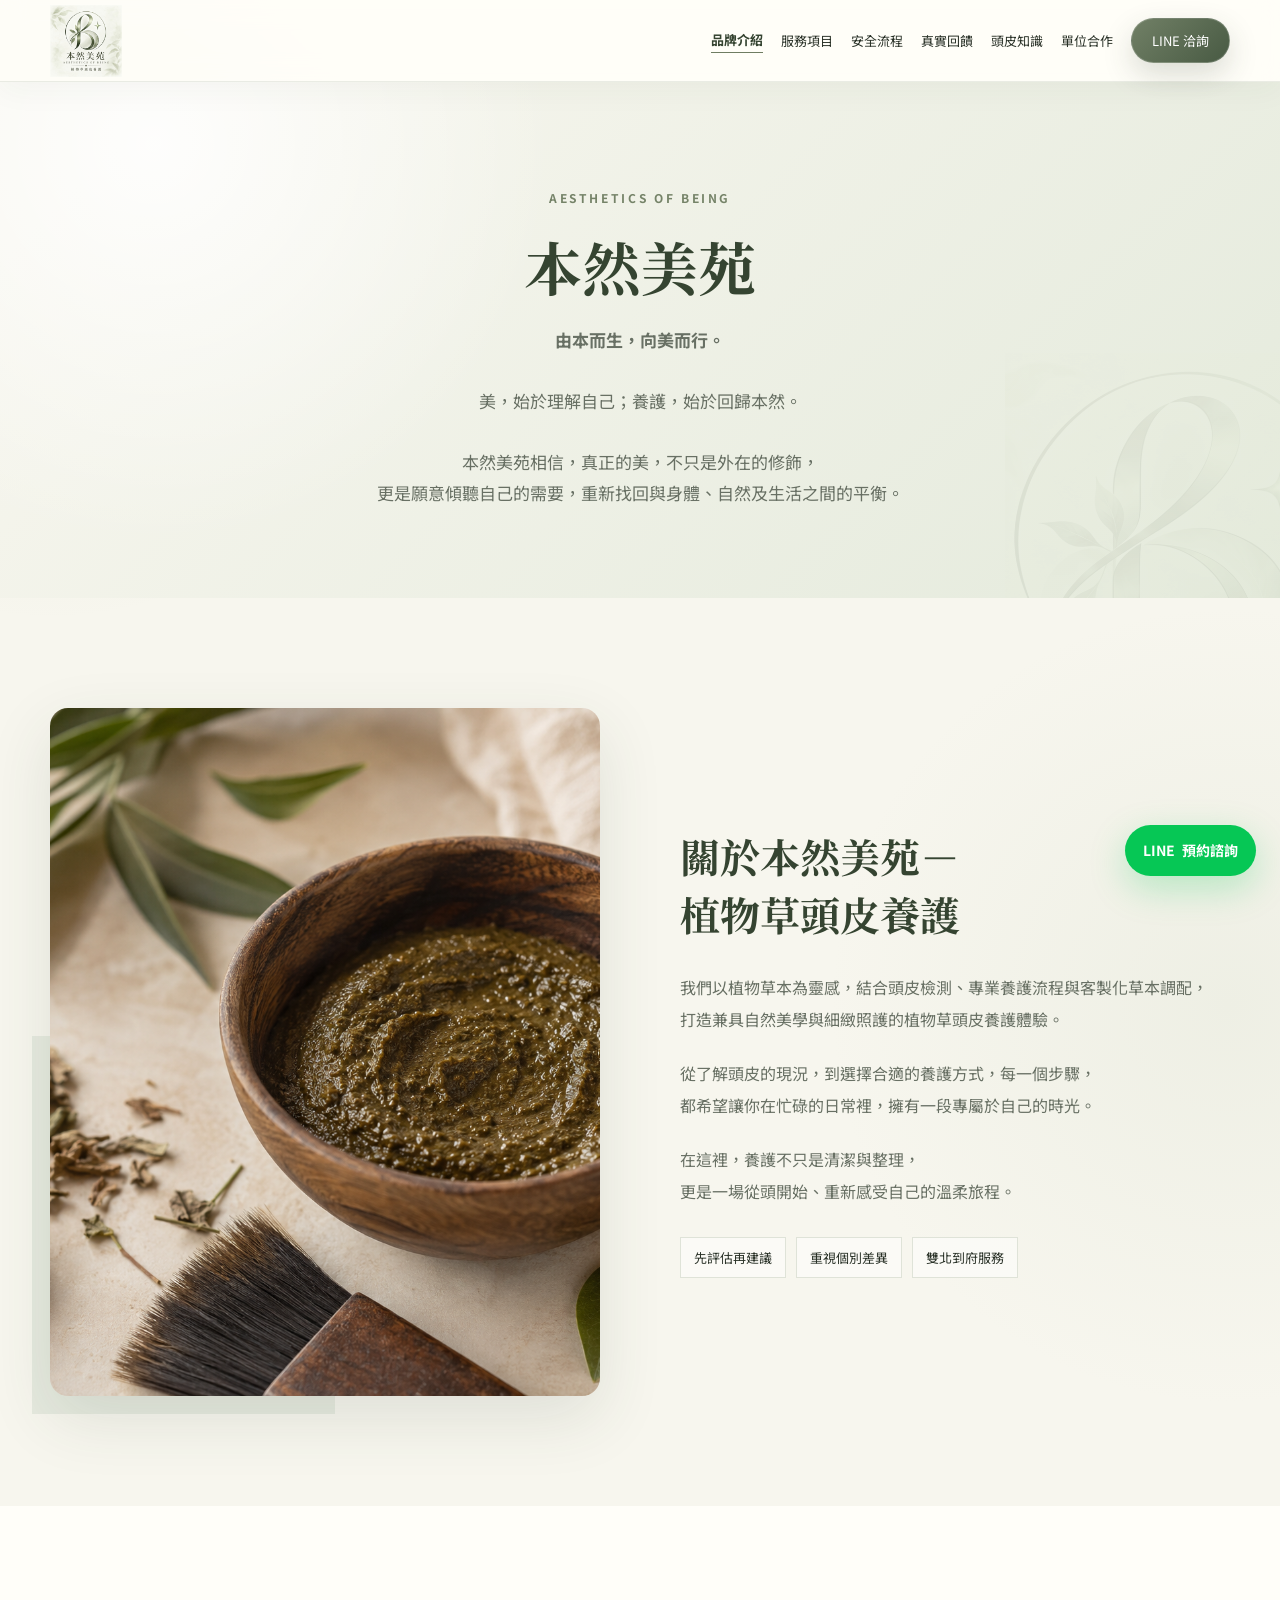
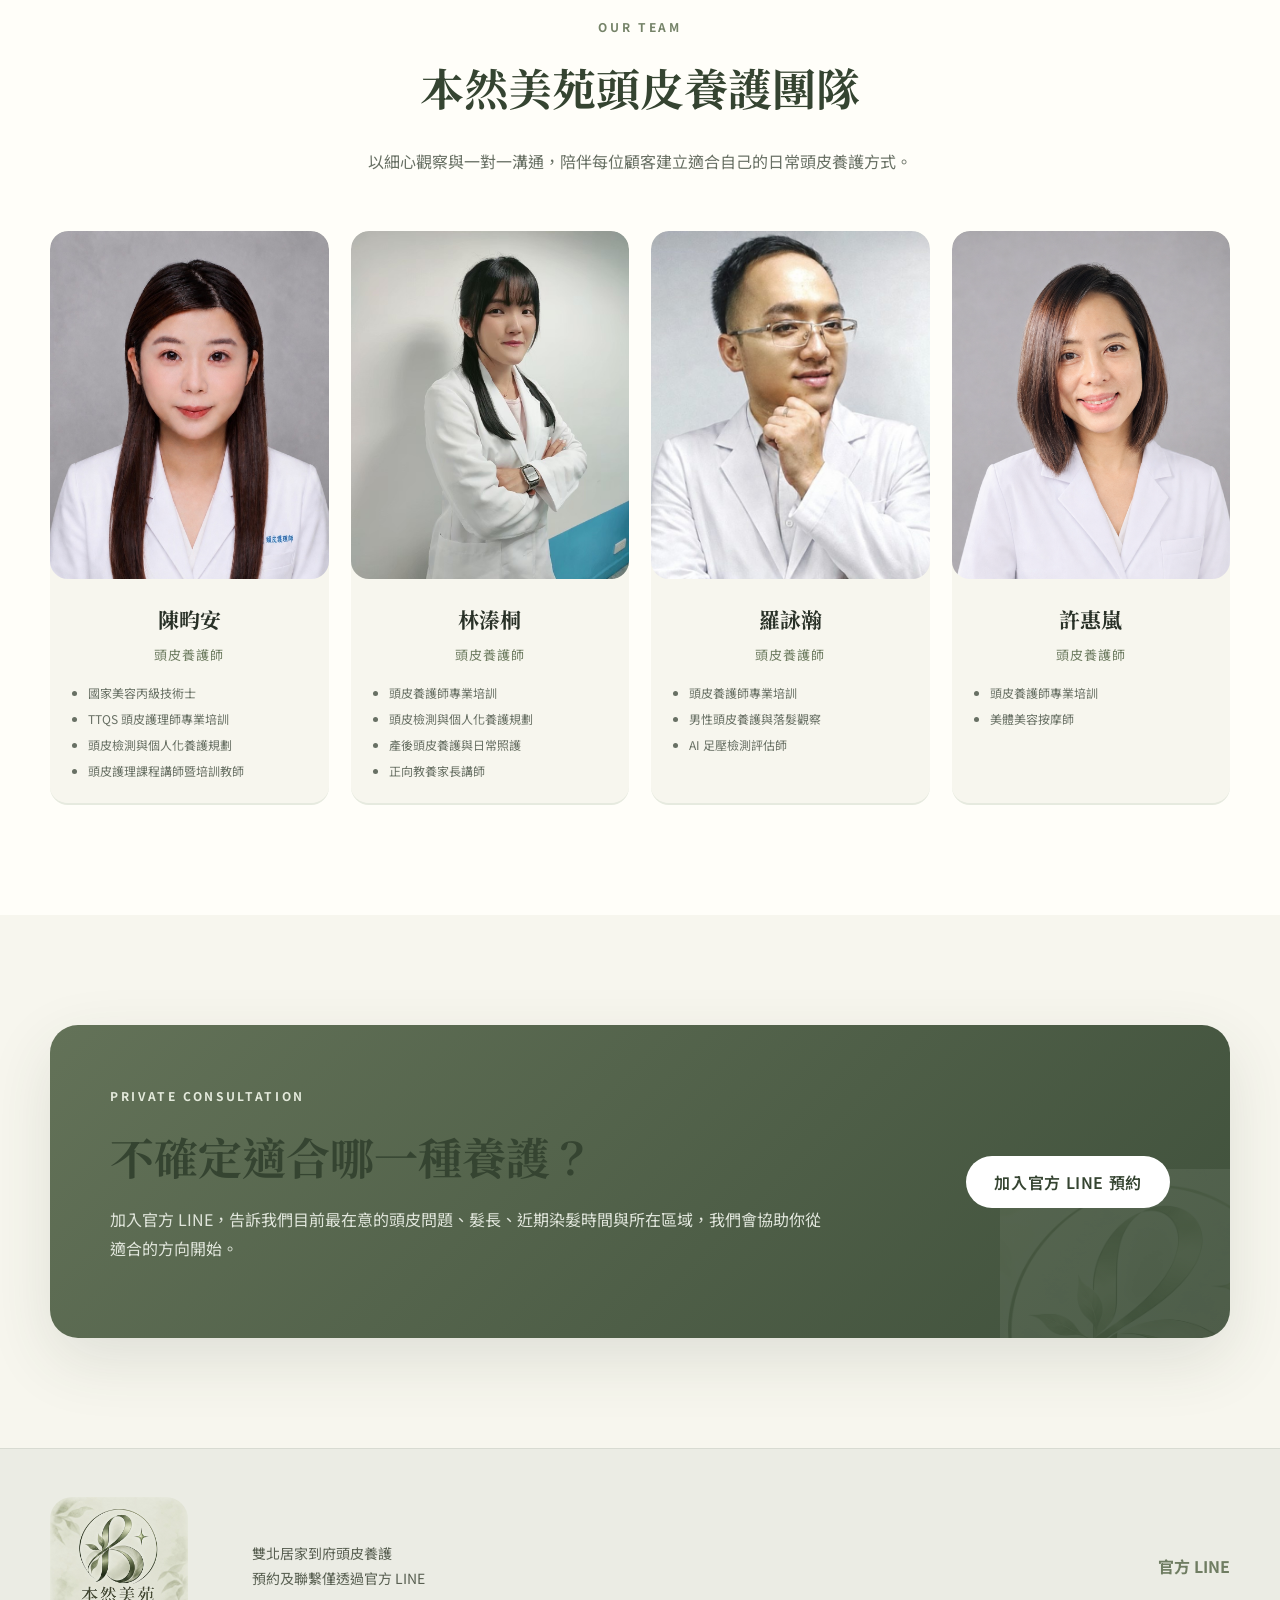
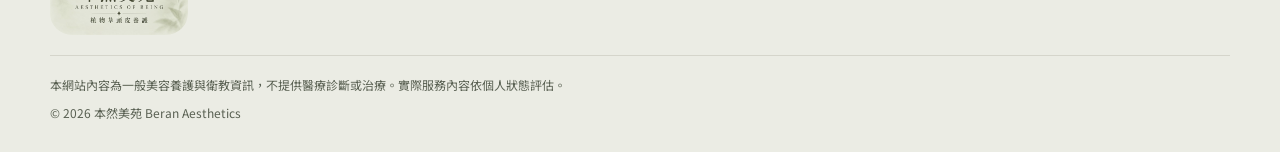
==== commit 95ea5e3f: "調整植物草介紹版位並修正頁尾Logo" ====
--- a/about.html
+++ b/about.html
@@ -17,7 +17,7 @@
   <link rel="preconnect" href="https://fonts.googleapis.com">
   <link rel="preconnect" href="https://fonts.gstatic.com" crossorigin>
   <link href="https://fonts.googleapis.com/css2?family=Noto+Sans+TC:wght@400;500;600;700&family=Noto+Serif+TC:wght@600;700&display=swap" rel="stylesheet">
-  <link rel="stylesheet" href="style.css?v=10">
+  <link rel="stylesheet" href="style.css?v=11">
 </head>
 <body>
   <a class="skip-link" href="#main">跳至主要內容</a>
@@ -50,24 +50,15 @@
           <img src="assets/images/plant-care.png" alt="植物草養護素材與工具" loading="lazy">
         </div>
         <div class="about-copy reveal">
-          <p class="eyebrow">AESTHETICS OF BEING</p>
-          <h2>本然美苑</h2>
-          <p class="brand-slogan">由本而生，向美而行。</p>
-          <p>美，始於理解自己；養護，始於回歸本然。</p>
-          <p>本然美苑相信，真正的美，不只是外在的修飾，<br>更是願意傾聽自己的需要，重新找回與身體、自然及生活之間的平衡。</p>
+          <h2>關於本然美苑－植物草頭皮養護</h2>
+          <div class="botanical-care-copy">
+            <p>我們以植物草本為靈感，結合頭皮檢測、專業養護流程與客製化草本調配，<br>打造兼具自然美學與細緻照護的植物草頭皮養護體驗。</p>
+            <p>從了解頭皮的現況，到選擇合適的養護方式，每一個步驟，<br>都希望讓你在忙碌的日常裡，擁有一段專屬於自己的時光。</p>
+            <p>在這裡，養護不只是清潔與整理，<br>更是一場從頭開始、重新感受自己的溫柔旅程。</p>
+          </div>
           <div class="feature-row">
             <span>先評估再建議</span><span>重視個別差異</span><span>雙北到府服務</span>
           </div>
-        </div>
-      </div>
-    </section>
-    <section class="botanical-care section">
-      <div class="container narrow reveal">
-        <h2>關於本然美苑－植物草頭皮養護</h2>
-        <div class="botanical-care-copy">
-          <p>我們以植物草本為靈感，結合頭皮檢測、專業養護流程與客製化草本調配，<br>打造兼具自然美學與細緻照護的植物草頭皮養護體驗。</p>
-          <p>從了解頭皮的現況，到選擇合適的養護方式，每一個步驟，<br>都希望讓你在忙碌的日常裡，擁有一段專屬於自己的時光。</p>
-          <p>在這裡，養護不只是清潔與整理，<br>更是一場從頭開始、重新感受自己的溫柔旅程。</p>
         </div>
       </div>
     </section>
@@ -144,7 +135,7 @@
   </main>
   <footer class="site-footer">
     <div class="container footer-wrap">
-      <a href="index.html"><img src="assets/images/logo.png" alt="本然美苑"></a>
+      <a href="index.html"><img src="assets/images/logo-mark.jpg" alt="本然美苑完整品牌 Logo"></a>
       <div><p>雙北居家到府頭皮養護</p><p>預約及聯繫僅透過官方 LINE</p></div>
       <a href="https://lin.ee/9HNeZJK" target="_blank" rel="noopener">官方 LINE</a>
     </div>
--- a/style.css
+++ b/style.css
@@ -175,7 +175,7 @@
   width:138px;
   height:138px;
   border-radius:22px;
-  object-fit:cover;
+  object-fit:contain;
   mix-blend-mode:multiply;
 }
 .floating-line{box-shadow:0 12px 36px rgba(6,199,85,.25)}
@@ -189,11 +189,9 @@
   .footer-wrap>a:first-child img{width:120px;height:120px}
 }
 
-/* Brand introduction */
-.about-copy .brand-slogan{font-family:var(--serif);font-size:20px;font-weight:600;letter-spacing:.04em;color:var(--sage-dark);margin:0 0 22px}
-.botanical-care{background:var(--sage-soft);text-align:center}
-.botanical-care h2{font-family:var(--serif);font-size:clamp(28px,4vw,42px);line-height:1.45;margin:0 0 34px;color:var(--sage-dark)}
-.botanical-care-copy{max-width:820px;margin:0 auto;color:var(--muted)}
-.botanical-care-copy p{margin:0;line-height:2}
-.botanical-care-copy p+p{margin-top:22px}
-@media(max-width:560px){.about-copy .brand-slogan{font-size:18px}.botanical-care h2{font-size:28px}.botanical-care-copy{text-align:left}.botanical-care-copy br{display:none}}
+/* Botanical care */
+.about-copy h2{font-size:clamp(30px,3.4vw,40px)}
+.about-copy .botanical-care-copy{max-width:none;margin:0;color:var(--muted)}
+.about-copy .botanical-care-copy p{margin:0;line-height:2}
+.about-copy .botanical-care-copy p+p{margin-top:22px}
+@media(max-width:560px){.about-copy h2{font-size:28px}.about-copy .botanical-care-copy br{display:none}}
